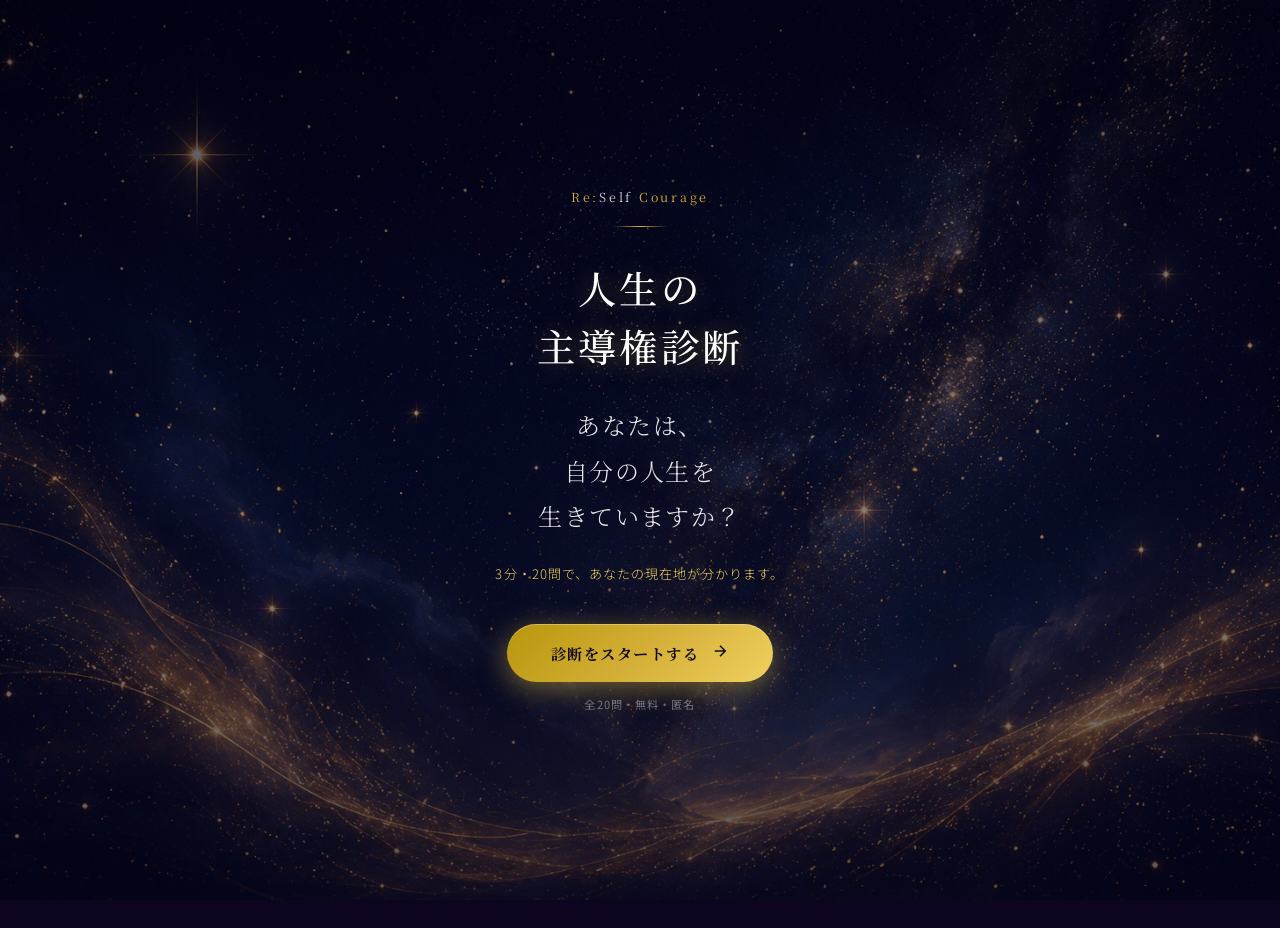
==== index.html @ db6b4fd2 "initial commit" ====
<!DOCTYPE html>
<html lang="ja">
<head>
  <meta charset="UTF-8" />
  <meta name="viewport" content="width=device-width, initial-scale=1.0, maximum-scale=1.0, user-scalable=no" />
  <title>人生の主導権診断 | Re:Self Courage</title>
  <meta name="description" content="あなたは、自分の人生を生きていますか？3分・20問で、あなたの現在地が分かります。" />
  <link rel="preconnect" href="https://fonts.googleapis.com" />
  <link rel="preconnect" href="https://fonts.gstatic.com" crossorigin />
  <link href="https://fonts.googleapis.com/css2?family=Noto+Serif+JP:wght@300;400;500;600&family=Noto+Sans+JP:wght@300;400;500&display=swap" rel="stylesheet" />
  <link rel="stylesheet" href="style.css" />
</head>
<body>

  <canvas id="bgCanvas"></canvas>

  <div id="app">

    <!-- ========== STAGE 1: オープニング ========== -->
    <section class="stage" id="stage-opening">
      <div class="opening-wrap">

        <div class="opening-brand op-anim op-anim-1">
          <span class="brand-re">Re:</span><span class="brand-self">Self </span><span class="brand-courage">Courage</span>
        </div>

        <div class="opening-line op-anim op-anim-2"></div>

        <h1 class="opening-title op-anim op-anim-3">
          人生の<br />主導権診断
        </h1>

        <p class="opening-catch op-anim op-anim-4">
          あなたは、<br />自分の人生を<br />生きていますか？
        </p>

        <p class="opening-desc op-anim op-anim-5">
          3分・20問で、あなたの現在地が分かります。
        </p>

        <div class="opening-cta-wrap op-anim op-anim-6">
          <button class="btn-start" onclick="goToStage('intro')">
            <span class="btn-start-text">診断をスタートする</span>
            <span class="btn-start-arrow">
              <svg viewBox="0 0 24 24" fill="none" stroke="currentColor" stroke-width="2" width="18" height="18">
                <path d="M5 12h14M12 5l7 7-7 7"/>
              </svg>
            </span>
          </button>
          <p class="opening-note">全20問・無料・匿名</p>
        </div>

      </div>
    </section>

    <!-- ========== STAGE 2: 診断説明 ========== -->
    <section class="stage hidden" id="stage-intro">
      <div class="glass-card intro-card">
        <p class="intro-eyebrow">診断について</p>
        <h2 class="intro-heading">5つの視点で<br />あなたを映し出す</h2>
        <p class="intro-lead">
          正直に、直感で答えてください。<br />
          正解も不正解もありません。
        </p>

        <div class="intro-cats">
          <div class="intro-cat">
            <span class="intro-cat-icon">◈</span>
            <span class="intro-cat-label">自分軸</span>
          </div>
          <div class="intro-cat">
            <span class="intro-cat-icon">◈</span>
            <span class="intro-cat-label">本音</span>
          </div>
          <div class="intro-cat">
            <span class="intro-cat-icon">◈</span>
            <span class="intro-cat-label">自己信頼</span>
          </div>
          <div class="intro-cat">
            <span class="intro-cat-icon">◈</span>
            <span class="intro-cat-label">行動力</span>
          </div>
          <div class="intro-cat">
            <span class="intro-cat-icon">◈</span>
            <span class="intro-cat-label">自己受容</span>
          </div>
        </div>

        <div class="intro-scale">
          <p class="intro-scale-title">回答は5段階で選んでください</p>
          <div class="intro-scale-row">
            <span class="intro-scale-end">まったく<br />当てはまらない</span>
            <div class="intro-scale-dots">
              <span class="intro-scale-dot"></span>
              <span class="intro-scale-dot"></span>
              <span class="intro-scale-dot"></span>
              <span class="intro-scale-dot"></span>
              <span class="intro-scale-dot"></span>
            </div>
            <span class="intro-scale-end">とても<br />当てはまる</span>
          </div>
        </div>

        <button class="btn-primary" onclick="startQuiz()">
          <span>はじめる</span>
          <svg class="btn-arrow" viewBox="0 0 24 24" fill="none" stroke="currentColor" stroke-width="2">
            <path d="M5 12h14M12 5l7 7-7 7"/>
          </svg>
        </button>
      </div>
    </section>

    <!-- ========== STAGE 3: 診断（20問） ========== -->
    <section class="stage hidden" id="stage-quiz">
      <div class="progress-container">
        <div class="progress-header">
          <span class="progress-label">診断中</span>
          <span class="progress-count" id="progressCount">1 / 20</span>
        </div>
        <div class="progress-track">
          <div class="progress-fill" id="progressBar" style="width:5%"></div>
        </div>
      </div>

      <div class="question-wrapper">
        <div class="glass-card question-card" id="questionCard">
          <button class="btn-prev" id="btnPrev" onclick="goToPrevQuestion()">
            <svg viewBox="0 0 24 24" fill="none" stroke="currentColor" stroke-width="2" width="15" height="15">
              <path d="M19 12H5M12 19l-7-7 7-7"/>
            </svg>
            <span>前の質問</span>
          </button>
          <div class="q-category" id="questionCategory">自分軸</div>
          <p class="q-text" id="questionText">質問テキスト</p>
          <div class="answer-opts" id="answerOptions">
            <button class="answer-btn" data-value="1" onclick="selectAnswer(1)">
              <span class="ans-dot"></span>
              <span class="ans-label">まったく<br />当てはまらない</span>
            </button>
            <button class="answer-btn" data-value="2" onclick="selectAnswer(2)">
              <span class="ans-dot"></span>
              <span class="ans-label">あまり<br />当てはまらない</span>
            </button>
            <button class="answer-btn" data-value="3" onclick="selectAnswer(3)">
              <span class="ans-dot"></span>
              <span class="ans-label">どちらとも<br />いえない</span>
            </button>
            <button class="answer-btn" data-value="4" onclick="selectAnswer(4)">
              <span class="ans-dot"></span>
              <span class="ans-label">やや<br />当てはまる</span>
            </button>
            <button class="answer-btn" data-value="5" onclick="selectAnswer(5)">
              <span class="ans-dot"></span>
              <span class="ans-label">とても<br />当てはまる</span>
            </button>
          </div>
        </div>
      </div>
    </section>

    <!-- ========== STAGE 3.5: 分析中 ========== -->
    <section class="stage hidden" id="stage-analyzing">
      <div class="analyzing-wrap">
        <div class="analyzing-ring-wrap">
          <div class="analyzing-ring"></div>
          <div class="analyzing-ring-2"></div>
          <div class="analyzing-dot"></div>
        </div>
        <p class="analyzing-msg" id="analyzingMsg">あなたの回答を分析しています</p>
        <div class="analyzing-progress">
          <span></span><span></span><span></span>
        </div>
      </div>
    </section>

    <!-- ========== STAGE 4: 結果 ========== -->
    <section class="stage hidden" id="stage-result">

      <div class="result-wrap">

        <!-- ① タイプ名 -->
        <div class="result-hero reveal-card" id="resultHero">
          <p class="result-hero-eyebrow">あなたのタイプ</p>
          <h2 class="result-hero-type" id="resultTypeName"></h2>
          <span class="result-hero-level" id="resultLevel"></span>
        </div>

        <!-- ② 共感メッセージ（カードなし・読み物） -->
        <div class="result-empathy reveal-card" id="resultLetter">
          <div class="letter-ornament">✦</div>
          <p class="letter-text" id="letterText"></p>
        </div>

        <!-- ③ あなたの強み -->
        <div class="glass-card result-strength reveal-card" id="resultStrength">
          <p class="result-card-eyebrow">あなたの強み</p>
          <p class="strength-text" id="strengthText"></p>
        </div>

        <!-- ④ 今の課題 -->
        <div class="glass-card result-challenge reveal-card" id="resultChallenge">
          <p class="result-card-eyebrow result-card-eyebrow--soft">今つまずきやすいこと</p>
          <p class="challenge-text" id="challengeText"></p>
        </div>

        <!-- ⑤ 人生の主導権スコア -->
        <div class="glass-card result-score reveal-card" id="resultScore">
          <p class="section-eyebrow">人生の主導権スコア</p>
          <div class="score-wrap">
            <div class="score-circle">
              <svg class="score-svg" viewBox="0 0 120 120">
                <defs>
                  <linearGradient id="goldGrad" x1="0%" y1="0%" x2="100%" y2="0%">
                    <stop offset="0%"   stop-color="#B8960C"/>
                    <stop offset="50%"  stop-color="#D4AF37"/>
                    <stop offset="100%" stop-color="#F0D060"/>
                  </linearGradient>
                </defs>
                <circle class="score-ring-bg"   cx="60" cy="60" r="52"/>
                <circle class="score-ring-fill" cx="60" cy="60" r="52"
                  id="scoreRingFill"
                  stroke-dasharray="326.7"
                  stroke-dashoffset="326.7"/>
              </svg>
              <div class="score-num-wrap">
                <span class="score-num" id="scoreNumber">0</span>
                <span class="score-unit">点</span>
              </div>
            </div>
            <div class="score-comment" id="scoreComment"></div>
          </div>
        </div>

        <!-- ⑥ 5つのバランス -->
        <div class="glass-card result-radar reveal-card">
          <p class="section-eyebrow">5つのバランス</p>
          <canvas id="radarChart" width="280" height="260"></canvas>
          <div class="radar-legend">
            <span class="legend-item"><span class="ldot l1"></span>自分軸</span>
            <span class="legend-item"><span class="ldot l2"></span>本音</span>
            <span class="legend-item"><span class="ldot l3"></span>自己信頼</span>
            <span class="legend-item"><span class="ldot l4"></span>行動力</span>
            <span class="legend-item"><span class="ldot l5"></span>自己受容</span>
          </div>
        </div>

        <!-- 項目別スコア -->
        <div class="glass-card result-bars reveal-card">
          <p class="section-eyebrow">項目別スコア</p>
          <div id="scoreBars"></div>
        </div>

        <!-- ⑦ 今日からできる一歩 -->
        <div class="glass-card result-steps reveal-card">
          <p class="section-eyebrow">今日からできる、最初の一歩</p>
          <div id="stepsList"></div>
        </div>

        <!-- ⑧ 感情ブリッジ（カードなし・詩的） -->
        <div class="result-bridge reveal-card">
          <p class="bridge-text" id="bridgeText"></p>
        </div>

        <!-- ⑨ LINE相談CTA -->
        <div class="glass-card result-cta reveal-card">
          <p class="cta-heading">一人で抱えなくていい。</p>
          <p class="cta-sub" id="ctaSub"></p>

          <div class="qr-area">
            <a href="https://lin.ee/pslrsw7" target="_blank" rel="noopener" class="qr-link">
              <img src="qr.png" alt="LINE無料相談 QRコード" class="qr-img" />
            </a>
          </div>

          <a href="https://lin.ee/pslrsw7" class="btn-cta" id="ctaBtn" target="_blank" rel="noopener">
            <span>無料個別相談はこちら</span>
            <svg viewBox="0 0 24 24" fill="none" stroke="currentColor" stroke-width="2" width="16" height="16">
              <path d="M5 12h14M12 5l7 7-7 7"/>
            </svg>
          </a>

          <a href="https://www.instagram.com/cou_rage_2024?igsh=MXFhMTV2MWE2N3B6bQ%3D%3D&utm_source=qr" class="btn-ig" id="igBtn" target="_blank" rel="noopener">
            <svg viewBox="0 0 24 24" fill="none" stroke="currentColor" stroke-width="1.8" width="18" height="18">
              <rect x="2" y="2" width="20" height="20" rx="5" ry="5"/>
              <circle cx="12" cy="12" r="4"/>
              <circle cx="17.5" cy="6.5" r="1" fill="currentColor" stroke="none"/>
            </svg>
            <span>Instagram でフォロー</span>
          </a>

          <button class="btn-retry" onclick="retryQuiz()">もう一度診断する</button>
        </div>

      </div><!-- /result-wrap -->
    </section>

  </div><!-- /app -->

  <script src="script.js"></script>
</body>
</html>
---- style.css ----
/* ============================================================
   Re:Self Courage — 人生の主導権診断 v2
   style.css
   ============================================================ */

/* ---------- リセット & カスタムプロパティ ---------- */
*, *::before, *::after {
  box-sizing: border-box;
  margin: 0;
  padding: 0;
  -webkit-tap-highlight-color: transparent;
}

:root {
  --gold:        #D4AF37;
  --gold-light:  #F0D060;
  --gold-dark:   #B8960C;
  --pink:        #F2A7C3;
  --pink-light:  #FFD6E8;
  --white:       #FFFFFF;
  --w90:         rgba(255,255,255,0.90);
  --w80:         rgba(255,255,255,0.80);
  --w60:         rgba(255,255,255,0.60);
  --w40:         rgba(255,255,255,0.40);
  --w20:         rgba(255,255,255,0.20);
  --w12:         rgba(255,255,255,0.12);
  --w06:         rgba(255,255,255,0.06);

  --glass-bg:    rgba(255,255,255,0.13);
  --glass-bd:    rgba(255,255,255,0.26);
  --glass-blur:  blur(28px) saturate(1.5);
  --glass-shadow:
    0 8px 48px rgba(0,0,0,0.30),
    0 2px 8px rgba(0,0,0,0.12),
    inset 0 1px 0 rgba(255,255,255,0.22);

  --radius-card: 28px;
  --radius-sm:   16px;
  --radius-pill: 999px;

  --font-serif: 'Noto Serif JP', 'Yu Mincho', serif;
  --font-sans:  'Noto Sans JP', 'Hiragino Kaku Gothic ProN', sans-serif;

  --ease-out-expo: cubic-bezier(0.16, 1, 0.3, 1);
  --ease-in-out:   cubic-bezier(0.4, 0, 0.2, 1);
}

html { font-size: 16px; }

body {
  font-family: var(--font-sans);
  min-height: 100dvh;
  color: var(--white);
  overflow: hidden;
  background: #0d0520;
  position: relative;
}

/* ---------- 背景キャンバス ---------- */
#bgCanvas {
  position: fixed;
  inset: 0;
  width: 100%;
  height: 100%;
  pointer-events: none;
  z-index: 0;
}

/* ---------- アプリルート ---------- */
#app {
  position: relative;
  z-index: 1;
  min-height: 100dvh;
  display: flex;
  align-items: center;
  justify-content: center;
}

/* ---------- ステージ共通 ---------- */
.stage {
  position: absolute;
  inset: 0;
  display: flex;
  flex-direction: column;
  align-items: center;
  justify-content: center;
  padding: 24px 20px;
  opacity: 1;
  transition: opacity 0.5s var(--ease-out-expo), transform 0.5s var(--ease-out-expo);
}

.stage.hidden {
  opacity: 0;
  pointer-events: none;
  transform: translateY(28px);
}

.stage.fade-out {
  opacity: 0;
  transform: translateY(-18px);
  pointer-events: none;
  transition: opacity 0.35s ease, transform 0.35s ease;
}

/* ---------- ガラスカード ---------- */
.glass-card {
  background: var(--glass-bg);
  backdrop-filter: var(--glass-blur);
  -webkit-backdrop-filter: var(--glass-blur);
  border: 1px solid var(--glass-bd);
  border-radius: var(--radius-card);
  box-shadow: var(--glass-shadow);
  padding: 44px 32px;
  width: 100%;
  max-width: 440px;
}

/* ============================================================
   STAGE 1 — オープニング
   ============================================================ */
.opening-wrap {
  display: flex;
  flex-direction: column;
  align-items: center;
  text-align: center;
  padding: 16px 28px;
  width: 100%;
  max-width: 440px;
}

/* ブランド */
.opening-brand {
  font-family: var(--font-serif);
  font-size: 0.78rem;
  font-weight: 400;
  letter-spacing: 0.22em;
  color: var(--gold-light);
  margin-bottom: 20px;
}
.brand-re     { color: var(--gold); }
.brand-self   { color: var(--w80); }
.brand-courage{ color: var(--gold); }

/* ラインアクセント */
.opening-line {
  width: 56px;
  height: 1px;
  background: linear-gradient(90deg, transparent, var(--gold), transparent);
  margin: 0 auto 32px;
}

/* タイトル */
.opening-title {
  font-family: var(--font-serif);
  font-size: 2.1rem;
  font-weight: 500;
  line-height: 1.5;
  letter-spacing: 0.08em;
  color: var(--white);
  margin-bottom: 28px;
  text-shadow: 0 2px 24px rgba(212,175,55,0.40);
}

/* キャッチコピー */
.opening-catch {
  font-family: var(--font-serif);
  font-size: 1.35rem;
  font-weight: 300;
  line-height: 1.9;
  letter-spacing: 0.06em;
  color: var(--w90);
  margin-bottom: 24px;
}

/* 説明 */
.opening-desc {
  font-size: 0.82rem;
  font-weight: 300;
  letter-spacing: 0.08em;
  color: var(--gold-light);
  margin-bottom: 40px;
  line-height: 1.6;
}

.opening-cta-wrap {
  display: flex;
  flex-direction: column;
  align-items: center;
  gap: 14px;
}

.opening-note {
  font-size: 0.70rem;
  letter-spacing: 0.10em;
  color: var(--w40);
}

/* スタートボタン */
.btn-start {
  display: inline-flex;
  align-items: center;
  gap: 12px;
  background: linear-gradient(135deg, #B8960C 0%, #D4AF37 50%, #F0D060 100%);
  color: #120B1F;
  border: none;
  border-radius: var(--radius-pill);
  padding: 18px 44px;
  font-family: var(--font-serif);
  font-size: 0.95rem;
  font-weight: 700;
  letter-spacing: 0.10em;
  cursor: pointer;
  transition: transform 0.28s var(--ease-out-expo), box-shadow 0.28s ease;
  box-shadow:
    0 6px 28px rgba(212,175,55,0.50),
    0 1px 0 rgba(255,255,255,0.30) inset;
}
.btn-start:hover  { transform: translateY(-3px); box-shadow: 0 12px 36px rgba(212,175,55,0.65); }
.btn-start:active { transform: scale(0.97); }

/* オープニングアニメーション */
.op-anim {
  opacity: 0;
  transform: translateY(20px);
  animation: opFloat 0.8s var(--ease-out-expo) both;
}
.op-anim-1 { animation-delay: 0.10s; }
.op-anim-2 { animation-delay: 0.22s; }
.op-anim-3 { animation-delay: 0.36s; }
.op-anim-4 { animation-delay: 0.52s; }
.op-anim-5 { animation-delay: 0.66s; }
.op-anim-6 { animation-delay: 0.82s; }

@keyframes opFloat {
  from { opacity: 0; transform: translateY(20px); }
  to   { opacity: 1; transform: translateY(0); }
}

/* ============================================================
   STAGE 2 — イントロ
   ============================================================ */
.intro-card {
  text-align: center;
  max-height: 92dvh;
  overflow-y: auto;
  padding: 44px 28px;
}

.intro-eyebrow {
  font-size: 0.72rem;
  letter-spacing: 0.18em;
  color: var(--gold-light);
  margin-bottom: 14px;
}

.intro-heading {
  font-family: var(--font-serif);
  font-size: 1.45rem;
  font-weight: 500;
  letter-spacing: 0.05em;
  color: var(--white);
  line-height: 1.55;
  margin-bottom: 18px;
  text-shadow: 0 2px 18px rgba(212,175,55,0.30);
}

.intro-lead {
  font-size: 0.84rem;
  font-weight: 300;
  line-height: 1.95;
  color: var(--w80);
  margin-bottom: 28px;
}

.intro-cats {
  display: flex;
  flex-wrap: wrap;
  justify-content: center;
  gap: 8px;
  margin-bottom: 30px;
}

.intro-cat {
  display: flex;
  align-items: center;
  gap: 7px;
  background: var(--w06);
  border: 1px solid var(--w20);
  border-radius: var(--radius-pill);
  padding: 6px 16px;
  font-size: 0.78rem;
  color: var(--w80);
  letter-spacing: 0.05em;
}

.intro-cat-icon {
  font-size: 0.65rem;
  color: var(--gold);
}

.intro-scale {
  background: var(--w06);
  border: 1px solid var(--w12);
  border-radius: var(--radius-sm);
  padding: 18px 20px;
  margin-bottom: 30px;
}

.intro-scale-title {
  font-size: 0.74rem;
  letter-spacing: 0.10em;
  color: var(--gold-light);
  margin-bottom: 14px;
}

.intro-scale-row {
  display: flex;
  align-items: center;
  justify-content: space-between;
  gap: 10px;
}

.intro-scale-end {
  font-size: 0.68rem;
  line-height: 1.5;
  color: var(--w60);
  text-align: center;
  flex: 0 0 auto;
  min-width: 54px;
}

.intro-scale-dots {
  display: flex;
  align-items: center;
  gap: 6px;
  flex: 1;
  justify-content: center;
}

.intro-scale-dot {
  width: 8px;
  height: 8px;
  border-radius: 50%;
  background: var(--w40);
  transition: background 0.2s;
}
.intro-scale-dot:nth-child(5) { background: var(--gold); }
.intro-scale-dot:nth-child(4) { background: rgba(212,175,55,0.7); }

/* ============================================================
   STAGE 3 — 質問
   ============================================================ */
#stage-quiz {
  justify-content: flex-start;
  overflow-y: auto;
  padding-top: 0;
}

/* プログレス */
.progress-container {
  position: fixed;
  top: 0;
  left: 0;
  right: 0;
  z-index: 100;
  padding: 14px 24px 12px;
  background: linear-gradient(to bottom, rgba(10,3,26,0.90) 0%, transparent 100%);
  backdrop-filter: blur(6px);
  -webkit-backdrop-filter: blur(6px);
}

.progress-header {
  display: flex;
  justify-content: space-between;
  align-items: center;
  margin-bottom: 8px;
}

.progress-label {
  font-size: 0.68rem;
  letter-spacing: 0.18em;
  color: var(--gold-light);
  font-weight: 300;
}

.progress-count {
  font-family: var(--font-serif);
  font-size: 0.80rem;
  color: var(--w80);
  letter-spacing: 0.06em;
}

.progress-track {
  height: 2px;
  background: var(--w12);
  border-radius: var(--radius-pill);
  overflow: hidden;
}

.progress-fill {
  height: 100%;
  background: linear-gradient(90deg, var(--gold-dark), var(--gold), var(--gold-light));
  border-radius: var(--radius-pill);
  transition: width 0.45s var(--ease-in-out);
  box-shadow: 0 0 10px rgba(212,175,55,0.55);
}

/* 質問ラッパー */
.question-wrapper {
  display: flex;
  align-items: center;
  justify-content: center;
  min-height: 100dvh;
  padding: 88px 20px 36px;
  width: 100%;
}

.question-card {
  padding: 36px 28px 40px;
  animation: qSlideUp 0.42s var(--ease-out-expo) both;
}

@keyframes qSlideUp {
  from { opacity: 0; transform: translateY(22px); }
  to   { opacity: 1; transform: translateY(0); }
}

/* 前の質問ボタン */
.btn-prev {
  display: flex;
  align-items: center;
  gap: 5px;
  background: transparent;
  border: none;
  color: var(--w60);
  font-size: 0.76rem;
  font-family: var(--font-sans);
  letter-spacing: 0.05em;
  cursor: pointer;
  padding: 2px 0;
  margin-bottom: 18px;
  transition: color 0.20s ease, transform 0.20s ease;
  line-height: 1;
}
.btn-prev:hover  { color: var(--w90); transform: translateX(-2px); }
.btn-prev:active { transform: translateX(-2px) scale(0.97); }
.btn-prev.invisible {
  visibility: hidden;
  pointer-events: none;
}

.q-category {
  display: inline-block;
  font-size: 0.70rem;
  letter-spacing: 0.16em;
  color: var(--gold-light);
  background: rgba(212,175,55,0.10);
  border: 1px solid rgba(212,175,55,0.30);
  border-radius: var(--radius-pill);
  padding: 4px 16px;
  margin-bottom: 22px;
}

.q-text {
  font-family: var(--font-serif);
  font-size: 1.15rem;
  font-weight: 400;
  line-height: 1.85;
  letter-spacing: 0.04em;
  color: var(--white);
  margin-bottom: 30px;
  min-height: 56px;
  text-align: center;
}

/* 回答オプション */
.answer-opts {
  display: flex;
  flex-direction: column;
  gap: 10px;
}

.answer-btn {
  display: flex;
  align-items: center;
  gap: 16px;
  background: var(--w06);
  border: 1px solid var(--w12);
  border-radius: var(--radius-sm);
  padding: 15px 20px;
  cursor: pointer;
  transition: all 0.22s var(--ease-out-expo);
  text-align: left;
  color: var(--white);
  width: 100%;
}

.answer-btn:hover  {
  background: rgba(212,175,55,0.10);
  border-color: rgba(212,175,55,0.36);
  transform: translateX(3px);
}

.answer-btn:active { transform: scale(0.98); }

.answer-btn.selected {
  background: rgba(212,175,55,0.18);
  border-color: var(--gold);
  box-shadow: 0 0 20px rgba(212,175,55,0.22);
}

.ans-dot {
  width: 10px;
  height: 10px;
  border-radius: 50%;
  border: 1.5px solid var(--w40);
  flex-shrink: 0;
  transition: all 0.20s ease;
}

.answer-btn.selected .ans-dot {
  background: var(--gold);
  border-color: var(--gold);
  box-shadow: 0 0 8px rgba(212,175,55,0.60);
}

.ans-label {
  font-size: 0.83rem;
  line-height: 1.5;
  color: var(--w80);
  letter-spacing: 0.03em;
}

/* ============================================================
   STAGE 4 — 結果
   ============================================================ */
#stage-result {
  justify-content: flex-start;
  align-items: center;
  overflow-y: auto;
  overflow-x: hidden;
  padding: 28px 20px 56px;
}

/* 朝日演出オーバーレイ */
.sunrise-overlay {
  position: fixed;
  inset: 0;
  z-index: 200;
  background: radial-gradient(ellipse at 50% 110%, #FFF8E1 0%, #F5D89A 20%, #E8944A 50%, #3d1c4f 100%);
  opacity: 0;
  pointer-events: none;
  transition: opacity 1.4s ease;
}
.sunrise-overlay.active { opacity: 1; }

.result-wrap {
  display: flex;
  flex-direction: column;
  gap: 18px;
  width: 100%;
  max-width: 440px;
  padding-top: 4px;
}

/* reveal-card : IntersectionObserverで制御 */
.reveal-card {
  opacity: 0;
  transform: translateY(28px);
  transition: opacity 0.65s var(--ease-out-expo), transform 0.65s var(--ease-out-expo);
}
.reveal-card.visible {
  opacity: 1;
  transform: translateY(0);
}

/* ① タイプヒーロー */
.result-hero {
  text-align: center;
  padding: 40px 28px 36px;
  background: var(--glass-bg);
  backdrop-filter: var(--glass-blur);
  -webkit-backdrop-filter: var(--glass-blur);
  border: 1px solid var(--glass-bd);
  border-radius: var(--radius-card);
  box-shadow: var(--glass-shadow);
}

.result-hero-eyebrow {
  font-size: 0.72rem;
  letter-spacing: 0.18em;
  color: var(--gold-light);
  margin-bottom: 14px;
}

.result-hero-type {
  font-family: var(--font-serif);
  font-size: 1.85rem;
  font-weight: 500;
  letter-spacing: 0.04em;
  color: var(--white);
  line-height: 1.35;
  margin-bottom: 18px;
  text-shadow: 0 2px 28px rgba(212,175,55,0.50);
}

.result-hero-level {
  display: inline-block;
  font-size: 0.78rem;
  font-weight: 600;
  letter-spacing: 0.14em;
  color: #1a0a2e;
  background: linear-gradient(135deg, var(--gold-light), var(--gold));
  border-radius: var(--radius-pill);
  padding: 5px 22px;
}

/* ② 感情の手紙 */
.result-letter {
  padding: 40px 32px;
}

.letter-deco {
  font-size: 1.1rem;
  color: var(--gold);
  margin-bottom: 20px;
  text-align: center;
}

.letter-text {
  font-family: var(--font-serif);
  font-size: 0.95rem;
  font-weight: 300;
  line-height: 2.2;
  letter-spacing: 0.05em;
  color: var(--w90);
  white-space: pre-line;
}

/* ③ 状態 */
.result-state { padding: 36px 32px; }

/* ④ スコア */
.result-score { padding: 36px 32px; }

.score-wrap {
  display: flex;
  align-items: center;
  gap: 24px;
  margin-top: 20px;
}

.score-circle {
  position: relative;
  display: flex;
  align-items: center;
  justify-content: center;
  width: 130px;
  height: 130px;
  flex-shrink: 0;
}

.score-svg {
  position: absolute;
  inset: 0;
  transform: rotate(-90deg);
}

.score-ring-bg   { fill: none; stroke: var(--w12); stroke-width: 8; }
.score-ring-fill {
  fill: none;
  stroke: url(#goldGrad);
  stroke-width: 8;
  stroke-linecap: round;
  transition: stroke-dashoffset 2.0s var(--ease-out-expo);
  filter: drop-shadow(0 0 7px rgba(212,175,55,0.65));
}

.score-num-wrap {
  display: flex;
  align-items: baseline;
  gap: 3px;
  z-index: 1;
}

.score-num {
  font-family: var(--font-serif);
  font-size: 2.9rem;
  font-weight: 500;
  color: var(--white);
  line-height: 1;
  letter-spacing: -0.02em;
}

.score-unit {
  font-size: 1.0rem;
  color: var(--w60);
}

.score-comment {
  font-size: 0.80rem;
  line-height: 1.85;
  color: var(--w80);
  letter-spacing: 0.04em;
  flex: 1;
}

/* ⑤ レーダーチャート */
.result-radar { padding: 36px 24px; text-align: center; }

#radarChart { max-width: 100%; height: auto; }

.radar-legend {
  display: flex;
  flex-wrap: wrap;
  justify-content: center;
  gap: 8px 16px;
  margin-top: 16px;
}

.legend-item {
  display: flex;
  align-items: center;
  gap: 5px;
  font-size: 0.72rem;
  color: var(--w80);
}

.ldot { width: 8px; height: 8px; border-radius: 50%; flex-shrink: 0; }
.l1 { background: #D4AF37; }
.l2 { background: #F2A7C3; }
.l3 { background: #A8D8EA; }
.l4 { background: #AA96DA; }
.l5 { background: #FCBAD3; }

/* ⑥ スコアバー */
.result-bars { padding: 36px 32px; }

.score-bar-item { margin-bottom: 16px; }
.score-bar-item:last-child { margin-bottom: 0; }

.score-bar-header {
  display: flex;
  justify-content: space-between;
  margin-bottom: 7px;
}

.score-bar-name {
  font-size: 0.80rem;
  color: var(--w80);
}

.score-bar-val {
  font-size: 0.80rem;
  font-weight: 500;
  color: var(--gold-light);
}

.score-bar-track {
  height: 5px;
  background: var(--w12);
  border-radius: var(--radius-pill);
  overflow: hidden;
}

.score-bar-fill {
  height: 100%;
  border-radius: var(--radius-pill);
  background: linear-gradient(90deg, var(--gold-dark), var(--gold-light));
  box-shadow: 0 0 8px rgba(212,175,55,0.45);
  width: 0;
  transition: width 1.3s var(--ease-out-expo);
}

/* ⑦ 最初の一歩 */
.result-steps { padding: 36px 32px; }

.step-item {
  display: flex;
  align-items: flex-start;
  gap: 14px;
  padding: 14px 0;
  border-bottom: 1px solid var(--w12);
}
.step-item:last-child { border-bottom: none; padding-bottom: 0; }

.step-num {
  display: flex;
  align-items: center;
  justify-content: center;
  width: 28px;
  height: 28px;
  border-radius: 50%;
  background: linear-gradient(135deg, var(--gold-dark), var(--gold));
  font-size: 0.72rem;
  font-weight: 600;
  color: #1a0a2e;
  flex-shrink: 0;
  margin-top: 2px;
}

.step-text {
  font-size: 0.85rem;
  line-height: 1.75;
  color: var(--w80);
}

/* ⑧ 応援 */
.result-cheer { padding: 40px 32px; text-align: center; }

.cheer-icon {
  font-size: 2.2rem;
  margin-bottom: 18px;
  display: block;
}

.cheer-text {
  font-family: var(--font-serif);
  font-size: 0.93rem;
  line-height: 2.1;
  color: var(--w80);
  letter-spacing: 0.05em;
  margin-bottom: 18px;
  white-space: pre-line;
}

.cheer-brand {
  font-size: 0.72rem;
  letter-spacing: 0.18em;
  color: var(--gold-light);
}

/* ⑨ CTAブリッジ */
.result-bridge {
  text-align: center;
  padding: 8px 16px;
}

.bridge-text {
  font-family: var(--font-serif);
  font-size: 1.02rem;
  font-weight: 400;
  line-height: 2.0;
  color: var(--w80);
  letter-spacing: 0.05em;
  white-space: pre-line;
}

/* ⑩ CTA */
.result-cta {
  padding: 44px 32px;
  text-align: center;
}

.cta-heading {
  font-family: var(--font-serif);
  font-size: 1.35rem;
  font-weight: 500;
  color: var(--white);
  letter-spacing: 0.06em;
  margin-bottom: 14px;
  text-shadow: 0 2px 20px rgba(212,175,55,0.35);
}

.cta-sub {
  font-size: 0.84rem;
  font-weight: 300;
  line-height: 1.95;
  color: var(--w80);
  margin-bottom: 28px;
  white-space: pre-line;
}

/* QR */
.qr-area {
  display: flex;
  justify-content: center;
  margin-bottom: 28px;
}
.qr-link {
  display: block;
  border-radius: var(--radius-sm);
  overflow: hidden;
  box-shadow: 0 4px 20px rgba(0,0,0,0.25);
  transition: transform 0.25s var(--ease-out-expo), box-shadow 0.25s ease;
}
.qr-link:hover {
  transform: translateY(-2px);
  box-shadow: 0 8px 28px rgba(0,0,0,0.35);
}
.qr-img {
  display: block;
  width: 148px;
  height: 148px;
  object-fit: contain;
  background: #fff;
  padding: 8px;
  border-radius: var(--radius-sm);
}

/* ============================================================
   ボタン共通
   ============================================================ */
.btn-primary {
  display: inline-flex;
  align-items: center;
  justify-content: center;
  gap: 10px;
  background: linear-gradient(135deg, #B8960C 0%, #D4AF37 50%, #F0D060 100%);
  color: #120B1F;
  border: none;
  border-radius: var(--radius-pill);
  padding: 16px 38px;
  font-family: var(--font-sans);
  font-size: 0.90rem;
  font-weight: 700;
  letter-spacing: 0.08em;
  cursor: pointer;
  transition: transform 0.28s var(--ease-out-expo), box-shadow 0.28s ease;
  box-shadow: 0 5px 24px rgba(212,175,55,0.45), 0 1px 0 rgba(255,255,255,0.28) inset;
  width: 100%;
  max-width: 300px;
}
.btn-primary:hover  { transform: translateY(-2px); box-shadow: 0 10px 32px rgba(212,175,55,0.60); }
.btn-primary:active { transform: scale(0.97); }
.btn-arrow { width: 17px; height: 17px; flex-shrink: 0; }

.btn-cta {
  display: flex;
  align-items: center;
  justify-content: center;
  gap: 10px;
  background: linear-gradient(135deg, #B8960C 0%, #D4AF37 50%, #F0D060 100%);
  color: #120B1F;
  border-radius: var(--radius-pill);
  padding: 17px 32px;
  font-family: var(--font-sans);
  font-size: 0.92rem;
  font-weight: 700;
  letter-spacing: 0.06em;
  text-decoration: none;
  cursor: pointer;
  transition: transform 0.28s var(--ease-out-expo), box-shadow 0.28s ease;
  box-shadow: 0 6px 28px rgba(212,175,55,0.55);
  margin-bottom: 14px;
}
.btn-cta:hover  { transform: translateY(-2px); box-shadow: 0 12px 36px rgba(212,175,55,0.70); }
.btn-cta:active { transform: scale(0.97); }

.btn-ig {
  display: inline-flex;
  align-items: center;
  gap: 8px;
  color: var(--pink-light);
  border: 1px solid rgba(242,167,195,0.35);
  background: rgba(242,167,195,0.07);
  border-radius: var(--radius-pill);
  padding: 11px 22px;
  font-size: 0.82rem;
  font-family: var(--font-sans);
  letter-spacing: 0.05em;
  text-decoration: none;
  transition: all 0.22s ease;
  margin-bottom: 16px;
}
.btn-ig:hover { background: rgba(242,167,195,0.15); border-color: var(--pink-light); }

.btn-retry {
  background: transparent;
  border: 1px solid var(--w20);
  color: var(--w60);
  padding: 10px 24px;
  border-radius: var(--radius-pill);
  font-size: 0.78rem;
  font-family: var(--font-sans);
  cursor: pointer;
  transition: all 0.22s ease;
  letter-spacing: 0.05em;
}
.btn-retry:hover { border-color: var(--w60); color: var(--w90); }

/* section eyebrow */
.section-eyebrow {
  font-size: 0.72rem;
  letter-spacing: 0.16em;
  color: var(--gold-light);
  margin-bottom: 18px;
  display: block;
}

/* ============================================================
   レスポンシブ
   ============================================================ */
@media (min-width: 480px) {
  .opening-title  { font-size: 2.4rem; }
  .opening-catch  { font-size: 1.50rem; }
  .glass-card     { padding: 48px 40px; }
  .result-wrap    { max-width: 480px; }
}

@media (min-width: 768px) {
  .result-wrap { max-width: 500px; }
  .opening-wrap { max-width: 480px; }
}

/* iOS Safe Area */
@supports not (min-height: 100dvh) {
  body, .stage  { min-height: 100vh; }
  .question-wrapper { min-height: 100vh; }
}

/* ============================================================
   映画的体験アップグレード
   ============================================================ */

/* ─── STEP 1: 質問カード — ガラス感を除去 ─── */
#questionCard {
  background: transparent;
  backdrop-filter: none;
  -webkit-backdrop-filter: none;
  border: none;
  box-shadow: none;
  padding: 0 6px;
  max-width: 420px;
}

/* ─── 「前の質問」ボタン ─── */
#questionCard .btn-prev {
  margin-bottom: 36px;
  font-size: 0.70rem;
  letter-spacing: 0.08em;
  color: rgba(255,255,255,0.38);
}
#questionCard .btn-prev:hover { color: rgba(255,255,255,0.65); }

/* ─── カテゴリタグ ─── */
.q-category {
  font-size: 0.66rem;
  letter-spacing: 0.22em;
  background: transparent;
  border-color: rgba(212,175,55,0.20);
  color: rgba(212,175,55,0.72);
  padding: 3px 14px;
  margin-bottom: 30px;
}

/* ─── 質問テキスト: 大きく、余白広く ─── */
.q-text {
  font-size: 1.38rem;
  font-weight: 400;
  line-height: 1.95;
  letter-spacing: 0.05em;
  margin-bottom: 52px;
  min-height: auto;
  text-shadow: 0 2px 28px rgba(0,0,0,0.55);
}

/* ─── 選択肢: クリーンなリスト ─── */
.answer-opts {
  gap: 0;
  border-top: 1px solid rgba(255,255,255,0.07);
}

.answer-btn {
  background: transparent;
  border: none;
  border-bottom: 1px solid rgba(255,255,255,0.07);
  border-radius: 0;
  padding: 19px 8px 19px 4px;
  gap: 18px;
  transition:
    background 0.20s ease,
    padding-left 0.22s var(--ease-out-expo),
    color 0.20s ease;
}

.answer-btn:hover {
  background: rgba(212,175,55,0.05);
  border-color: rgba(255,255,255,0.07);
  transform: none;
  padding-left: 14px;
}

.answer-btn:active { transform: none; }

.answer-btn.selected {
  background: rgba(212,175,55,0.07);
  border-color: rgba(255,255,255,0.07);
  box-shadow: none;
  padding-left: 10px;
}

.ans-dot {
  width: 8px;
  height: 8px;
  border-color: rgba(255,255,255,0.22);
  flex-shrink: 0;
}

.answer-btn.selected .ans-dot {
  background: var(--gold-light);
  border-color: var(--gold-light);
  box-shadow: 0 0 10px rgba(212,175,55,0.65);
}

.ans-label {
  font-size: 0.88rem;
  letter-spacing: 0.04em;
  line-height: 1.6;
  color: rgba(255,255,255,0.60);
}

.answer-btn:hover .ans-label   { color: rgba(255,255,255,0.85); }
.answer-btn.selected .ans-label { color: var(--white); font-weight: 400; }

/* ─── STEP 2: プログレスバー — Apple風ミニマル ─── */
.progress-label { display: none; }

.progress-header {
  justify-content: center;
  margin-bottom: 10px;
}

.progress-count {
  font-size: 0.66rem;
  font-family: var(--font-serif);
  letter-spacing: 0.16em;
  color: rgba(255,255,255,0.40);
}

.progress-track {
  height: 1px;
  background: rgba(255,255,255,0.08);
}

.progress-fill {
  box-shadow: 0 0 5px rgba(212,175,55,0.35);
}

/* 質問ラッパー */
.question-wrapper { padding-top: 72px; }

/* ─── STEP 3: 質問切り替えアニメーション ─── */
#questionCard {
  transition: opacity 0.26s ease, filter 0.26s ease;
}

#questionCard.q-exit {
  opacity: 0;
  filter: blur(10px);
  pointer-events: none;
}

#questionCard.q-enter {
  animation: qFadeBlurIn 0.58s var(--ease-out-expo) both;
}

@keyframes qFadeBlurIn {
  from {
    opacity: 0;
    filter: blur(12px);
    transform: translateY(18px);
  }
  to {
    opacity: 1;
    filter: blur(0);
    transform: translateY(0);
  }
}

/* 選択肢スタガーアニメーション */
#answerOptions.q-stagger .answer-btn {
  animation: optIn 0.48s var(--ease-out-expo) both;
  opacity: 0;
}
#answerOptions.q-stagger .answer-btn:nth-child(1) { animation-delay: 0.08s; }
#answerOptions.q-stagger .answer-btn:nth-child(2) { animation-delay: 0.15s; }
#answerOptions.q-stagger .answer-btn:nth-child(3) { animation-delay: 0.22s; }
#answerOptions.q-stagger .answer-btn:nth-child(4) { animation-delay: 0.29s; }
#answerOptions.q-stagger .answer-btn:nth-child(5) { animation-delay: 0.36s; }

@keyframes optIn {
  from { opacity: 0; transform: translateX(-10px); }
  to   { opacity: 1; transform: translateX(0); }
}

/* ─── STEP 4: 分析中画面 ─── */
.analyzing-wrap {
  display: flex;
  flex-direction: column;
  align-items: center;
  gap: 48px;
  text-align: center;
  padding: 0 32px;
  max-width: 340px;
}

.analyzing-ring-wrap {
  position: relative;
  width: 68px;
  height: 68px;
  display: flex;
  align-items: center;
  justify-content: center;
}

.analyzing-ring {
  position: absolute;
  inset: 0;
  border-radius: 50%;
  border: 1px solid rgba(212,175,55,0.14);
  border-top-color: rgba(212,175,55,0.72);
  border-right-color: rgba(212,175,55,0.30);
  animation: aRingRotate 1.8s linear infinite;
}

.analyzing-ring-2 {
  position: absolute;
  inset: 12px;
  border-radius: 50%;
  border: 1px solid rgba(212,175,55,0.08);
  border-top-color: rgba(212,175,55,0.35);
  animation: aRingRotate 2.6s linear infinite reverse;
}

@keyframes aRingRotate {
  from { transform: rotate(0deg); }
  to   { transform: rotate(360deg); }
}

.analyzing-dot {
  position: relative;
  width: 7px;
  height: 7px;
  border-radius: 50%;
  background: rgba(212,175,55,0.60);
  box-shadow: 0 0 12px rgba(212,175,55,0.55);
  animation: aDotPulse 1.8s ease-in-out infinite;
}

@keyframes aDotPulse {
  0%, 100% { opacity: 0.30; transform: scale(0.70); }
  50%       { opacity: 1.00; transform: scale(1.00); }
}

.analyzing-msg {
  font-family: var(--font-serif);
  font-size: 1.05rem;
  font-weight: 300;
  line-height: 1.85;
  color: rgba(255,255,255,0.75);
  letter-spacing: 0.07em;
  transition: opacity 0.55s ease;
  min-height: 2.2rem;
}

.analyzing-msg.fade-out { opacity: 0; }

.analyzing-progress {
  display: flex;
  gap: 8px;
  align-items: center;
}

.analyzing-progress span {
  width: 4px;
  height: 4px;
  border-radius: 50%;
  background: rgba(212,175,55,0.35);
  animation: aFlow 1.5s ease-in-out infinite;
}
.analyzing-progress span:nth-child(2) { animation-delay: 0.22s; }
.analyzing-progress span:nth-child(3) { animation-delay: 0.44s; }

@keyframes aFlow {
  0%, 100% { opacity: 0.20; transform: scale(0.80); }
  50%       { opacity: 0.85; transform: scale(1.10); background: rgba(212,175,55,0.65); }
}

/* ─── STEP 5: 結果画面 — 上質に ─── */
.result-wrap { gap: 24px; }

/* カード感を薄く（美しい紙面に近い印象へ） */
#stage-result .glass-card {
  background: rgba(255,255,255,0.05);
  border-color: rgba(255,255,255,0.08);
  box-shadow: 0 2px 24px rgba(0,0,0,0.12);
}

/* reveal アニメーションをよりゆっくり優雅に */
.reveal-card {
  transition:
    opacity 0.90s var(--ease-out-expo),
    transform 0.90s var(--ease-out-expo);
}

/* ① ヒーロー */
.result-hero { padding: 56px 32px 52px; }

.result-hero-eyebrow {
  font-size: 0.68rem;
  letter-spacing: 0.20em;
  color: rgba(212,175,55,0.70);
  margin-bottom: 20px;
}

.result-hero-type {
  font-size: 2.05rem;
  letter-spacing: 0.05em;
  margin-bottom: 24px;
}

/* ② 手紙 */
.result-letter { padding: 52px 36px; }

.letter-text {
  font-size: 0.96rem;
  line-height: 2.35;
  letter-spacing: 0.04em;
}

/* ③ 状態 */
.result-state { padding: 48px 36px; }

.state-text {
  font-size: 0.90rem;
  line-height: 2.0;
  color: var(--w80);
  white-space: pre-line;
  letter-spacing: 0.04em;
}

/* ④ スコア */
.result-score { padding: 48px 36px; }

/* ⑤ レーダー */
.result-radar { padding: 48px 28px; }

/* ⑥ バー */
.result-bars { padding: 48px 36px; }
.score-bar-item { margin-bottom: 22px; }

/* ⑦ ステップ */
.result-steps { padding: 48px 36px; }

.step-item { padding: 18px 0; }

.step-text {
  font-size: 0.87rem;
  line-height: 1.85;
  letter-spacing: 0.03em;
}

/* ⑧ 応援 */
.result-cheer { padding: 56px 36px; }
.cheer-icon   { font-size: 2.8rem; margin-bottom: 24px; }
.cheer-text   { font-size: 0.96rem; line-height: 2.35; }

/* ⑨ CTAブリッジ */
.bridge-text {
  font-size: 1.08rem;
  line-height: 2.1;
  letter-spacing: 0.04em;
}

/* ⑩ CTA */
.result-cta { padding: 56px 36px; }
.cta-heading { font-size: 1.42rem; margin-bottom: 16px; }
.cta-sub     { font-size: 0.86rem; line-height: 2.0; margin-bottom: 32px; }

/* section eyebrow — 全体 */
.section-eyebrow {
  font-size: 0.68rem;
  letter-spacing: 0.20em;
  color: rgba(212,175,55,0.72);
  margin-bottom: 20px;
}

/* レスポンシブ補正 */
@media (min-width: 480px) {
  .q-text   { font-size: 1.52rem; }
  .result-hero-type { font-size: 2.2rem; }
}

/* ============================================================
   結果ページ 再設計 — ストーリー構成
   ============================================================ */

/* wrap */
.result-wrap {
  gap: 16px;
  padding-bottom: 72px;
}

/* ① タイプ名ヒーロー — カードなし */
.result-hero {
  background: transparent !important;
  border: none !important;
  box-shadow: none !important;
  padding: 72px 32px 60px;
  text-align: center;
}
.result-hero-eyebrow {
  display: block;
  font-size: 0.68rem;
  letter-spacing: 0.24em;
  color: rgba(212,175,55,0.72);
  margin-bottom: 28px;
}
.result-hero-type {
  font-family: var(--font-serif);
  font-size: 2.15rem;
  font-weight: 500;
  color: var(--white);
  letter-spacing: 0.06em;
  line-height: 1.5;
  margin-bottom: 22px;
  text-shadow: 0 2px 32px rgba(0,0,0,0.65);
}
.result-hero-level {
  display: inline-block;
  font-size: 0.74rem;
  letter-spacing: 0.18em;
  color: rgba(212,175,55,0.70);
  background: none !important;
  border: 1px solid rgba(212,175,55,0.28);
  border-radius: 20px;
  padding: 5px 18px;
}

/* ② 共感メッセージ — カードなし・読み物 */
.result-empathy {
  background: transparent !important;
  border: none !important;
  box-shadow: none !important;
  padding: 24px 16px 64px;
}
.letter-ornament {
  display: block;
  text-align: center;
  font-size: 1.1rem;
  color: rgba(212,175,55,0.50);
  letter-spacing: 0.35em;
  margin-bottom: 56px;
}
.result-empathy .letter-text {
  font-family: var(--font-serif);
  font-size: 1.05rem;
  line-height: 2.65;
  white-space: pre-line;
  color: rgba(255,255,255,0.80);
  letter-spacing: 0.05em;
}

/* ③ 強み */
.result-strength {
  background: rgba(212,175,55,0.05) !important;
  border-color: rgba(212,175,55,0.20) !important;
  padding: 52px 36px !important;
}

/* ④ 課題 */
.result-challenge {
  background: rgba(255,255,255,0.04) !important;
  border-color: rgba(255,255,255,0.09) !important;
  padding: 52px 36px !important;
}

/* 強み・課題 共通ラベル */
.result-card-eyebrow {
  display: block;
  font-size: 0.68rem;
  letter-spacing: 0.24em;
  color: rgba(212,175,55,0.78);
  margin-bottom: 24px;
}
.result-card-eyebrow--soft {
  color: rgba(255,255,255,0.40);
}

.strength-text,
.challenge-text {
  font-size: 0.96rem;
  line-height: 2.15;
  white-space: pre-line;
  color: rgba(255,255,255,0.78);
  letter-spacing: 0.03em;
}

/* ⑤ スコアカード — 存在感を増強 */
#resultScore {
  background: rgba(255,255,255,0.08) !important;
  border-color: rgba(255,255,255,0.15) !important;
  padding: 72px 36px !important;
}
.score-svg {
  width: 148px;
  height: 148px;
}
.score-num {
  font-size: 3.0rem;
}
.score-unit {
  font-size: 1.05rem;
}
.score-comment {
  font-size: 1.00rem;
  line-height: 2.05;
  max-width: 148px;
}

/* ⑥ レーダー・バー — 透明感薄く */
.result-radar {
  background: rgba(255,255,255,0.04) !important;
  border-color: rgba(255,255,255,0.07) !important;
  padding: 56px 28px !important;
}
.result-bars {
  background: rgba(255,255,255,0.04) !important;
  border-color: rgba(255,255,255,0.07) !important;
  padding: 52px 36px !important;
}

/* ⑦ 今日からできる一歩 — Apple Tips */
.result-steps {
  padding: 56px 32px !important;
}
#stepsList {
  margin-top: 16px;
}
.step-item {
  display: flex;
  align-items: flex-start;
  gap: 22px;
  padding: 28px 0;
  border-top: 1px solid rgba(255,255,255,0.07);
}
.step-item:first-child { border-top: none; padding-top: 4px; }
.step-item:last-child  { padding-bottom: 0; }
.step-num {
  font-family: var(--font-serif);
  font-size: 2.2rem;
  font-weight: 300;
  color: rgba(212,175,55,0.52);
  line-height: 1;
  flex-shrink: 0;
  min-width: 44px;
  padding-top: 2px;
}
.step-text {
  font-size: 0.94rem;
  line-height: 1.95;
  color: rgba(255,255,255,0.80);
  letter-spacing: 0.03em;
}

/* ⑧ 感情ブリッジ — カードなし・詩的 */
.result-bridge {
  background: transparent !important;
  border: none !important;
  box-shadow: none !important;
  padding: 80px 24px 72px;
  text-align: center;
}
.bridge-text {
  font-family: var(--font-serif);
  font-size: 1.35rem;
  font-weight: 400;
  line-height: 2.3;
  white-space: pre-line;
  color: rgba(255,255,255,0.83);
  letter-spacing: 0.06em;
  text-shadow: 0 2px 36px rgba(0,0,0,0.58);
}

/* ⑨ CTA — 最も目立つカード */
.result-cta {
  background: rgba(255,255,255,0.09) !important;
  border-color: rgba(212,175,55,0.30) !important;
  box-shadow:
    0 4px 48px rgba(0,0,0,0.28),
    0 0 80px rgba(212,175,55,0.07) !important;
  padding: 72px 36px 60px !important;
}
.cta-heading {
  font-family: var(--font-serif);
  font-size: 1.58rem;
  font-weight: 500;
  letter-spacing: 0.06em;
  margin-bottom: 24px;
  color: var(--white);
  text-shadow: 0 2px 24px rgba(0,0,0,0.40);
}
.cta-sub {
  font-size: 0.90rem;
  line-height: 2.15;
  white-space: pre-line;
  color: rgba(255,255,255,0.68);
  margin-bottom: 48px;
  letter-spacing: 0.03em;
}

/* reveal-card の全体調整 */
.reveal-card {
  transition:
    opacity 1.0s var(--ease-out-expo),
    transform 1.0s var(--ease-out-expo);
}

/* レスポンシブ補正 */
@media (min-width: 480px) {
  .result-hero-type { font-size: 2.4rem; }
  .result-empathy .letter-text { font-size: 1.10rem; }
  .bridge-text { font-size: 1.48rem; }
}

/* ============================================================
   背景アート適用
   ============================================================ */

/* ① Hero — 星空（star-bg.webp） */
#stage-opening {
  background-image: url('images/star-bg.webp');
  background-size: cover;
  background-position: center 30%;
  background-repeat: no-repeat;
  isolation: isolate;
}
#stage-opening::before {
  content: '';
  position: absolute;
  inset: 0;
  background: linear-gradient(
    to bottom,
    rgba(4,1,18,0.70)  0%,
    rgba(8,3,28,0.48)  50%,
    rgba(6,2,22,0.65)  100%
  );
  z-index: 1;
  pointer-events: none;
}
#stage-opening .opening-wrap {
  position: relative;
  z-index: 2;
}

/* ② 結果ヒーロー — 夜明け（dawn-bg.webp） */
#resultHero {
  position: relative;
  overflow: hidden;
  border-radius: var(--radius-card);
}
#resultHero::before {
  content: '';
  position: absolute;
  inset: 0;
  background-image: url('images/dawn-bg.webp');
  background-size: cover;
  background-position: center 40%;
  background-repeat: no-repeat;
  z-index: 0;
}
#resultHero::after {
  content: '';
  position: absolute;
  inset: 0;
  background: linear-gradient(
    to bottom,
    rgba(4,2,22,0.82)  0%,
    rgba(14,6,44,0.55) 45%,
    rgba(8,4,30,0.80)  100%
  );
  z-index: 1;
}
#resultHero > * {
  position: relative;
  z-index: 2;
}

/* ③ CTA — 霧と光の粒子（mist-bg.webp） */
.result-cta {
  position: relative;
  overflow: hidden;
  /* 以前の glass 背景を無効化 */
  background: none !important;
  border-color: rgba(212,175,55,0.35) !important;
  box-shadow:
    0 4px 56px rgba(0,0,0,0.38),
    0 0 100px rgba(212,175,55,0.08),
    inset 0 1px 0 rgba(255,255,255,0.12) !important;
}
.result-cta::before {
  content: '';
  position: absolute;
  inset: 0;
  background-image: url('images/mist-bg.webp');
  background-size: cover;
  background-position: center;
  background-repeat: no-repeat;
  z-index: 0;
}
.result-cta::after {
  content: '';
  position: absolute;
  inset: 0;
  background: linear-gradient(
    to bottom,
    rgba(4,2,22,0.84)  0%,
    rgba(8,4,28,0.76)  40%,
    rgba(4,2,18,0.90)  100%
  );
  z-index: 1;
}
.result-cta > * {
  position: relative;
  z-index: 2;
}

/* レスポンシブ: 画像位置調整 */
@media (max-width: 480px) {
  #stage-opening {
    background-position: center 20%;
  }
  #resultHero::before {
    background-position: center 35%;
  }
}
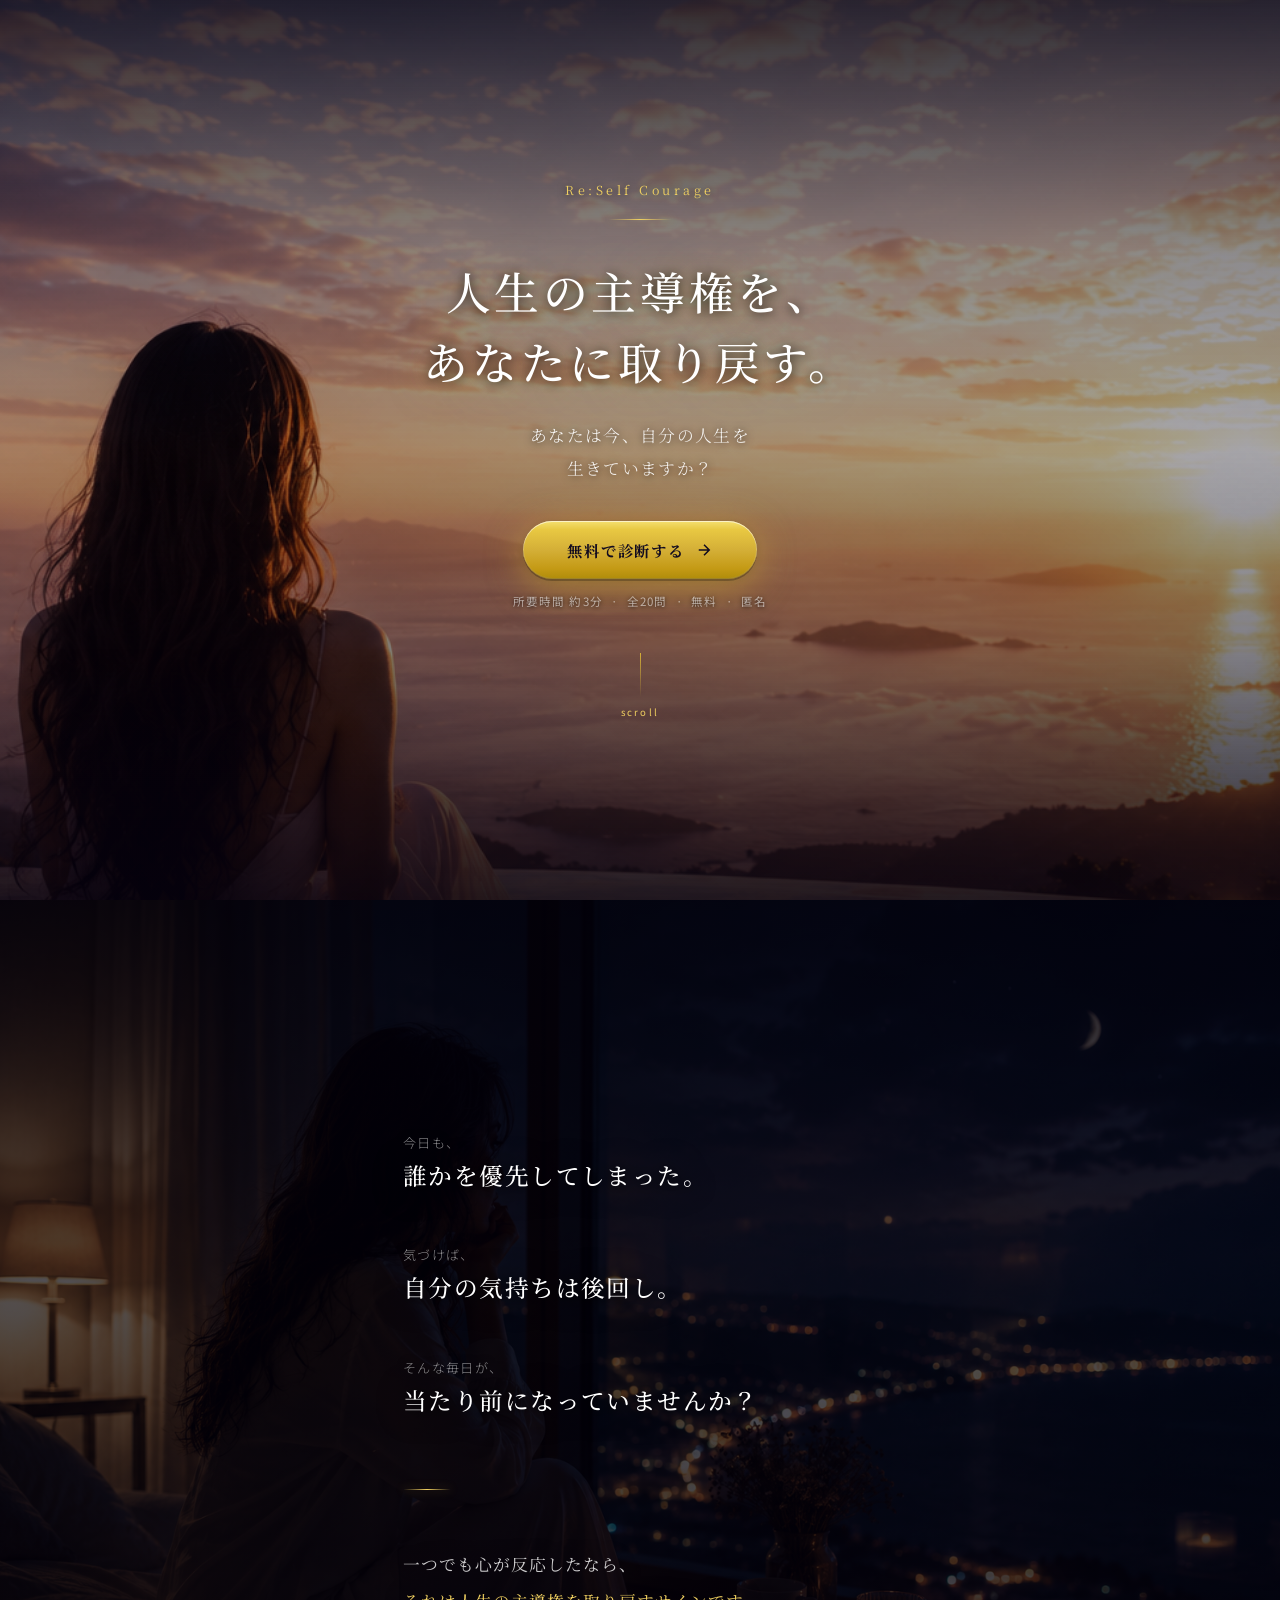
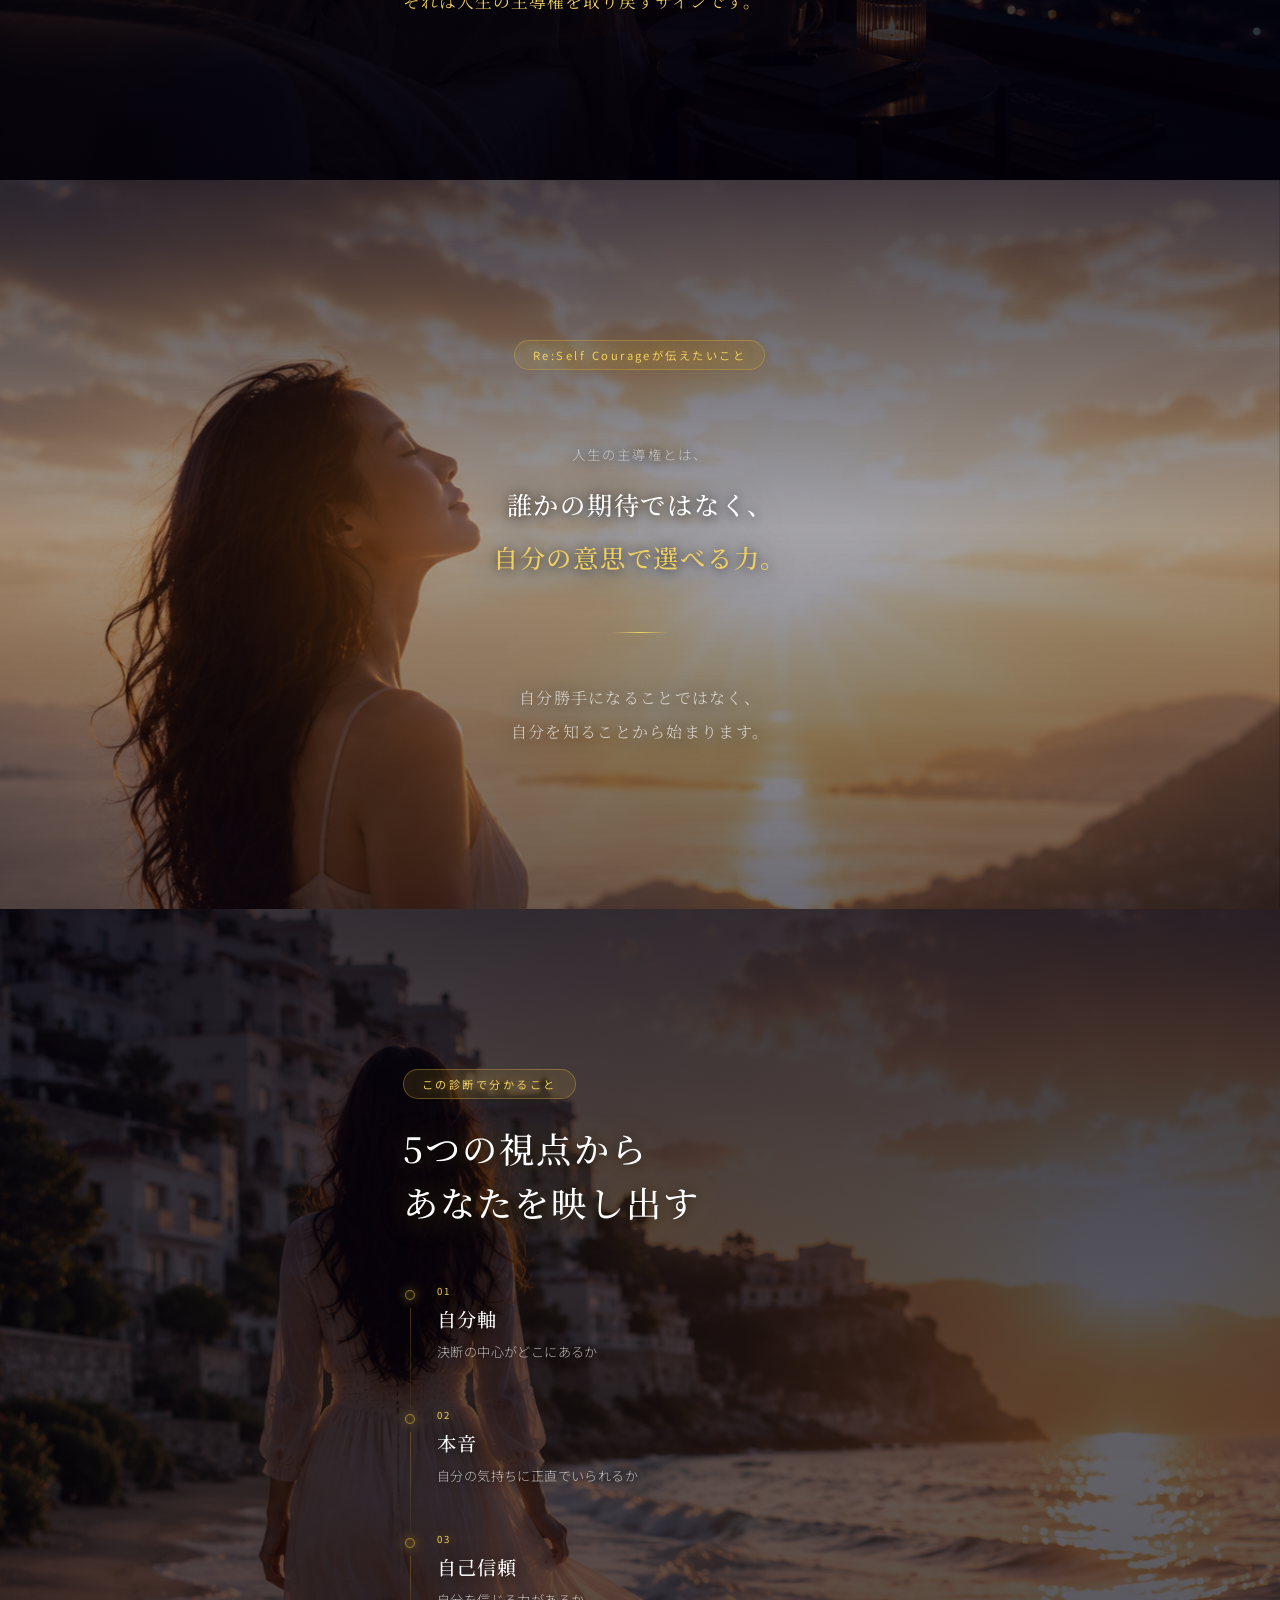
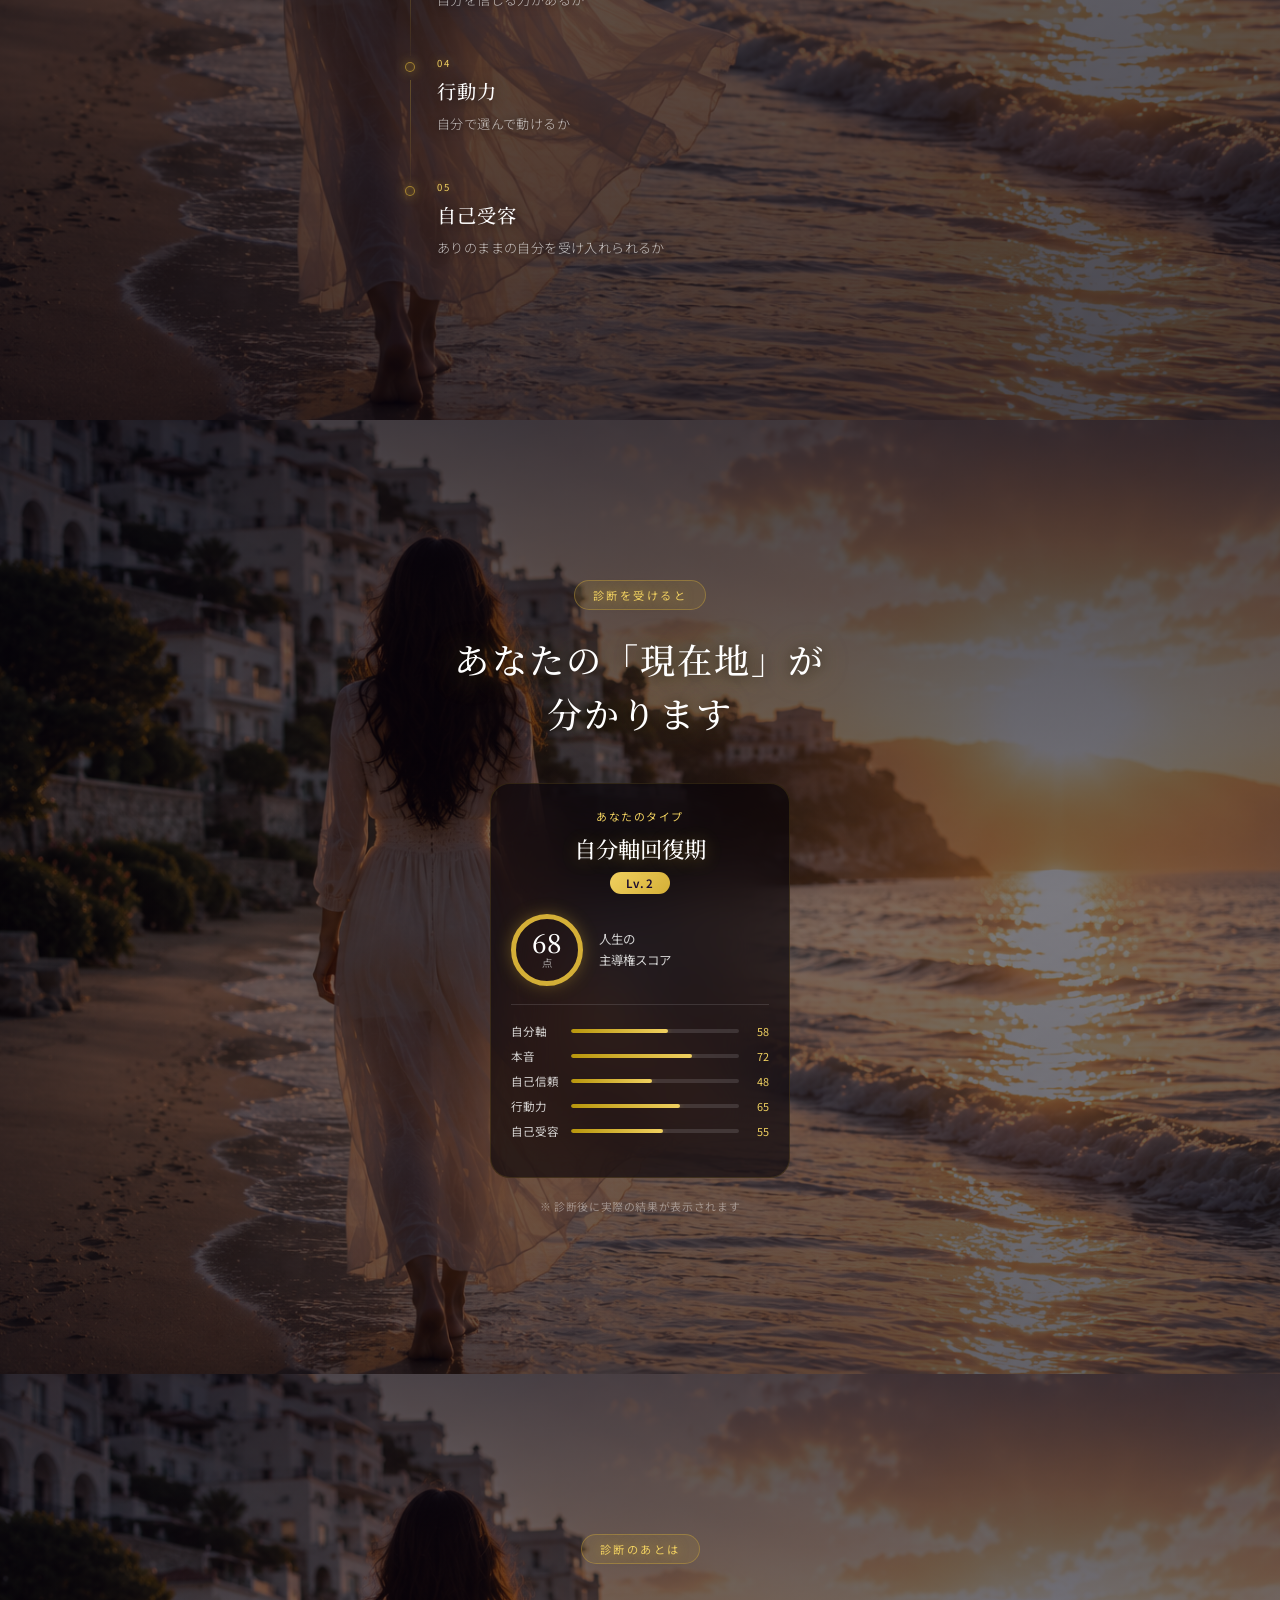
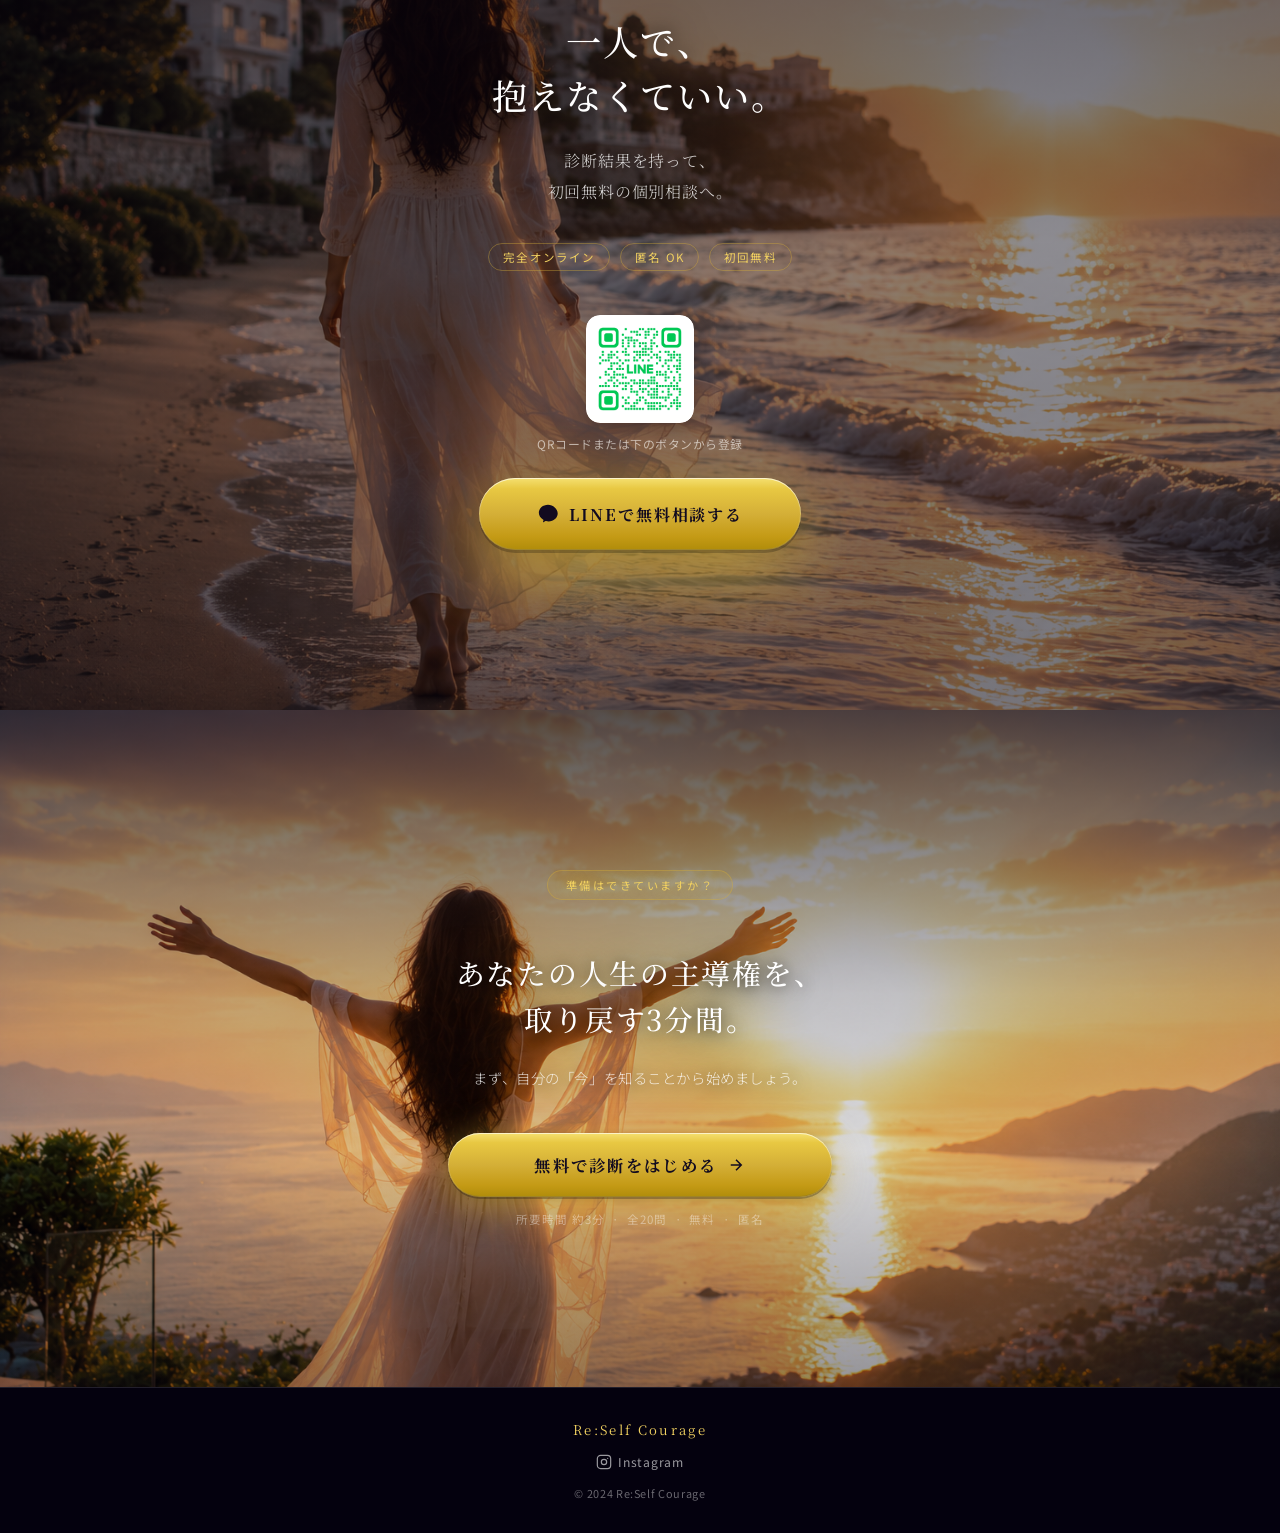
==== commit 60218c52: "LPをトップページに変更" ====
--- a/index.html
+++ b/index.html
@@ -2,300 +2,289 @@
 <html lang="ja">
 <head>
   <meta charset="UTF-8" />
-  <meta name="viewport" content="width=device-width, initial-scale=1.0, maximum-scale=1.0, user-scalable=no" />
+  <meta name="viewport" content="width=device-width, initial-scale=1.0" />
   <title>人生の主導権診断 | Re:Self Courage</title>
-  <meta name="description" content="あなたは、自分の人生を生きていますか？3分・20問で、あなたの現在地が分かります。" />
+  <meta name="description" content="あなたは今、自分の人生を生きていますか？3分・20問で、あなたの現在地が分かります。Re:Self Courage の人生の主導権診断。" />
   <link rel="preconnect" href="https://fonts.googleapis.com" />
   <link rel="preconnect" href="https://fonts.gstatic.com" crossorigin />
   <link href="https://fonts.googleapis.com/css2?family=Noto+Serif+JP:wght@300;400;500;600&family=Noto+Sans+JP:wght@300;400;500&display=swap" rel="stylesheet" />
-  <link rel="stylesheet" href="style.css" />
+  <link rel="stylesheet" href="lp.css" />
 </head>
 <body>
 
-  <canvas id="bgCanvas"></canvas>
-
-  <div id="app">
-
-    <!-- ========== STAGE 1: オープニング ========== -->
-    <section class="stage" id="stage-opening">
-      <div class="opening-wrap">
-
-        <div class="opening-brand op-anim op-anim-1">
-          <span class="brand-re">Re:</span><span class="brand-self">Self </span><span class="brand-courage">Courage</span>
-        </div>
-
-        <div class="opening-line op-anim op-anim-2"></div>
-
-        <h1 class="opening-title op-anim op-anim-3">
-          人生の<br />主導権診断
-        </h1>
-
-        <p class="opening-catch op-anim op-anim-4">
-          あなたは、<br />自分の人生を<br />生きていますか？
-        </p>
-
-        <p class="opening-desc op-anim op-anim-5">
-          3分・20問で、あなたの現在地が分かります。
-        </p>
-
-        <div class="opening-cta-wrap op-anim op-anim-6">
-          <button class="btn-start" onclick="goToStage('intro')">
-            <span class="btn-start-text">診断をスタートする</span>
-            <span class="btn-start-arrow">
-              <svg viewBox="0 0 24 24" fill="none" stroke="currentColor" stroke-width="2" width="18" height="18">
-                <path d="M5 12h14M12 5l7 7-7 7"/>
-              </svg>
-            </span>
-          </button>
-          <p class="opening-note">全20問・無料・匿名</p>
-        </div>
-
-      </div>
-    </section>
-
-    <!-- ========== STAGE 2: 診断説明 ========== -->
-    <section class="stage hidden" id="stage-intro">
-      <div class="glass-card intro-card">
-        <p class="intro-eyebrow">診断について</p>
-        <h2 class="intro-heading">5つの視点で<br />あなたを映し出す</h2>
-        <p class="intro-lead">
-          正直に、直感で答えてください。<br />
-          正解も不正解もありません。
-        </p>
-
-        <div class="intro-cats">
-          <div class="intro-cat">
-            <span class="intro-cat-icon">◈</span>
-            <span class="intro-cat-label">自分軸</span>
-          </div>
-          <div class="intro-cat">
-            <span class="intro-cat-icon">◈</span>
-            <span class="intro-cat-label">本音</span>
-          </div>
-          <div class="intro-cat">
-            <span class="intro-cat-icon">◈</span>
-            <span class="intro-cat-label">自己信頼</span>
-          </div>
-          <div class="intro-cat">
-            <span class="intro-cat-icon">◈</span>
-            <span class="intro-cat-label">行動力</span>
-          </div>
-          <div class="intro-cat">
-            <span class="intro-cat-icon">◈</span>
-            <span class="intro-cat-label">自己受容</span>
-          </div>
-        </div>
-
-        <div class="intro-scale">
-          <p class="intro-scale-title">回答は5段階で選んでください</p>
-          <div class="intro-scale-row">
-            <span class="intro-scale-end">まったく<br />当てはまらない</span>
-            <div class="intro-scale-dots">
-              <span class="intro-scale-dot"></span>
-              <span class="intro-scale-dot"></span>
-              <span class="intro-scale-dot"></span>
-              <span class="intro-scale-dot"></span>
-              <span class="intro-scale-dot"></span>
-            </div>
-            <span class="intro-scale-end">とても<br />当てはまる</span>
-          </div>
-        </div>
-
-        <button class="btn-primary" onclick="startQuiz()">
-          <span>はじめる</span>
-          <svg class="btn-arrow" viewBox="0 0 24 24" fill="none" stroke="currentColor" stroke-width="2">
-            <path d="M5 12h14M12 5l7 7-7 7"/>
-          </svg>
-        </button>
-      </div>
-    </section>
-
-    <!-- ========== STAGE 3: 診断（20問） ========== -->
-    <section class="stage hidden" id="stage-quiz">
-      <div class="progress-container">
-        <div class="progress-header">
-          <span class="progress-label">診断中</span>
-          <span class="progress-count" id="progressCount">1 / 20</span>
-        </div>
-        <div class="progress-track">
-          <div class="progress-fill" id="progressBar" style="width:5%"></div>
-        </div>
-      </div>
-
-      <div class="question-wrapper">
-        <div class="glass-card question-card" id="questionCard">
-          <button class="btn-prev" id="btnPrev" onclick="goToPrevQuestion()">
-            <svg viewBox="0 0 24 24" fill="none" stroke="currentColor" stroke-width="2" width="15" height="15">
-              <path d="M19 12H5M12 19l-7-7 7-7"/>
-            </svg>
-            <span>前の質問</span>
-          </button>
-          <div class="q-category" id="questionCategory">自分軸</div>
-          <p class="q-text" id="questionText">質問テキスト</p>
-          <div class="answer-opts" id="answerOptions">
-            <button class="answer-btn" data-value="1" onclick="selectAnswer(1)">
-              <span class="ans-dot"></span>
-              <span class="ans-label">まったく<br />当てはまらない</span>
-            </button>
-            <button class="answer-btn" data-value="2" onclick="selectAnswer(2)">
-              <span class="ans-dot"></span>
-              <span class="ans-label">あまり<br />当てはまらない</span>
-            </button>
-            <button class="answer-btn" data-value="3" onclick="selectAnswer(3)">
-              <span class="ans-dot"></span>
-              <span class="ans-label">どちらとも<br />いえない</span>
-            </button>
-            <button class="answer-btn" data-value="4" onclick="selectAnswer(4)">
-              <span class="ans-dot"></span>
-              <span class="ans-label">やや<br />当てはまる</span>
-            </button>
-            <button class="answer-btn" data-value="5" onclick="selectAnswer(5)">
-              <span class="ans-dot"></span>
-              <span class="ans-label">とても<br />当てはまる</span>
-            </button>
-          </div>
-        </div>
-      </div>
-    </section>
-
-    <!-- ========== STAGE 3.5: 分析中 ========== -->
-    <section class="stage hidden" id="stage-analyzing">
-      <div class="analyzing-wrap">
-        <div class="analyzing-ring-wrap">
-          <div class="analyzing-ring"></div>
-          <div class="analyzing-ring-2"></div>
-          <div class="analyzing-dot"></div>
-        </div>
-        <p class="analyzing-msg" id="analyzingMsg">あなたの回答を分析しています</p>
-        <div class="analyzing-progress">
-          <span></span><span></span><span></span>
-        </div>
-      </div>
-    </section>
-
-    <!-- ========== STAGE 4: 結果 ========== -->
-    <section class="stage hidden" id="stage-result">
-
-      <div class="result-wrap">
-
-        <!-- ① タイプ名 -->
-        <div class="result-hero reveal-card" id="resultHero">
-          <p class="result-hero-eyebrow">あなたのタイプ</p>
-          <h2 class="result-hero-type" id="resultTypeName"></h2>
-          <span class="result-hero-level" id="resultLevel"></span>
-        </div>
-
-        <!-- ② 共感メッセージ（カードなし・読み物） -->
-        <div class="result-empathy reveal-card" id="resultLetter">
-          <div class="letter-ornament">✦</div>
-          <p class="letter-text" id="letterText"></p>
-        </div>
-
-        <!-- ③ あなたの強み -->
-        <div class="glass-card result-strength reveal-card" id="resultStrength">
-          <p class="result-card-eyebrow">あなたの強み</p>
-          <p class="strength-text" id="strengthText"></p>
-        </div>
-
-        <!-- ④ 今の課題 -->
-        <div class="glass-card result-challenge reveal-card" id="resultChallenge">
-          <p class="result-card-eyebrow result-card-eyebrow--soft">今つまずきやすいこと</p>
-          <p class="challenge-text" id="challengeText"></p>
-        </div>
-
-        <!-- ⑤ 人生の主導権スコア -->
-        <div class="glass-card result-score reveal-card" id="resultScore">
-          <p class="section-eyebrow">人生の主導権スコア</p>
-          <div class="score-wrap">
-            <div class="score-circle">
-              <svg class="score-svg" viewBox="0 0 120 120">
-                <defs>
-                  <linearGradient id="goldGrad" x1="0%" y1="0%" x2="100%" y2="0%">
-                    <stop offset="0%"   stop-color="#B8960C"/>
-                    <stop offset="50%"  stop-color="#D4AF37"/>
-                    <stop offset="100%" stop-color="#F0D060"/>
-                  </linearGradient>
-                </defs>
-                <circle class="score-ring-bg"   cx="60" cy="60" r="52"/>
-                <circle class="score-ring-fill" cx="60" cy="60" r="52"
-                  id="scoreRingFill"
-                  stroke-dasharray="326.7"
-                  stroke-dashoffset="326.7"/>
-              </svg>
-              <div class="score-num-wrap">
-                <span class="score-num" id="scoreNumber">0</span>
-                <span class="score-unit">点</span>
-              </div>
-            </div>
-            <div class="score-comment" id="scoreComment"></div>
-          </div>
-        </div>
-
-        <!-- ⑥ 5つのバランス -->
-        <div class="glass-card result-radar reveal-card">
-          <p class="section-eyebrow">5つのバランス</p>
-          <canvas id="radarChart" width="280" height="260"></canvas>
-          <div class="radar-legend">
-            <span class="legend-item"><span class="ldot l1"></span>自分軸</span>
-            <span class="legend-item"><span class="ldot l2"></span>本音</span>
-            <span class="legend-item"><span class="ldot l3"></span>自己信頼</span>
-            <span class="legend-item"><span class="ldot l4"></span>行動力</span>
-            <span class="legend-item"><span class="ldot l5"></span>自己受容</span>
-          </div>
-        </div>
-
-        <!-- 項目別スコア -->
-        <div class="glass-card result-bars reveal-card">
-          <p class="section-eyebrow">項目別スコア</p>
-          <div id="scoreBars"></div>
-        </div>
-
-        <!-- ⑦ 今日からできる一歩 -->
-        <div class="glass-card result-steps reveal-card">
-          <p class="section-eyebrow">今日からできる、最初の一歩</p>
-          <div id="stepsList"></div>
-        </div>
-
-        <!-- ⑧ 感情ブリッジ（カードなし・詩的） -->
-        <div class="result-bridge reveal-card">
-          <p class="bridge-text" id="bridgeText"></p>
-        </div>
-
-        <!-- ⑨ LINE相談CTA -->
-        <div class="glass-card result-cta reveal-card">
-          <p class="cta-heading">一人で抱えなくていい。</p>
-          <p class="cta-sub" id="ctaSub"></p>
-
-          <div class="qr-area">
-            <a href="https://lin.ee/pslrsw7" target="_blank" rel="noopener" class="qr-link">
-              <img src="qr.png" alt="LINE無料相談 QRコード" class="qr-img" />
-            </a>
-          </div>
-
-          <a href="https://lin.ee/pslrsw7" class="btn-cta" id="ctaBtn" target="_blank" rel="noopener">
-            <span>無料個別相談はこちら</span>
-            <svg viewBox="0 0 24 24" fill="none" stroke="currentColor" stroke-width="2" width="16" height="16">
-              <path d="M5 12h14M12 5l7 7-7 7"/>
-            </svg>
-          </a>
-
-          <a href="https://www.instagram.com/cou_rage_2024?igsh=MXFhMTV2MWE2N3B6bQ%3D%3D&utm_source=qr" class="btn-ig" id="igBtn" target="_blank" rel="noopener">
-            <svg viewBox="0 0 24 24" fill="none" stroke="currentColor" stroke-width="1.8" width="18" height="18">
-              <rect x="2" y="2" width="20" height="20" rx="5" ry="5"/>
-              <circle cx="12" cy="12" r="4"/>
-              <circle cx="17.5" cy="6.5" r="1" fill="currentColor" stroke="none"/>
-            </svg>
-            <span>Instagram でフォロー</span>
-          </a>
-
-          <button class="btn-retry" onclick="retryQuiz()">もう一度診断する</button>
-        </div>
-
-      </div><!-- /result-wrap -->
-    </section>
-
-  </div><!-- /app -->
-
-  <script src="script.js"></script>
+  <!-- 夜明けグラデーション背景（JS でスクロール連動） -->
+  <div id="bgDawn"></div>
+
+  <!-- 夜空背景キャンバス -->
+  <canvas id="lpCanvas"></canvas>
+
+  <!-- ============ スティッキーヘッダー ============ -->
+  <header class="lp-header" id="lpHeader">
+    <span class="header-brand">
+      <span class="hb-re">Re:</span><span class="hb-self">Self</span><span class="hb-courage"> Courage</span>
+    </span>
+    <a href="diagnosis.html" class="header-btn">診断する</a>
+  </header>
+
+  <!-- ============ ① ファーストビュー ============ -->
+  <section class="lp-section fv-section" id="s-fv">
+    <div class="fv-parallax-layer" id="fvParallax"></div>
+    <div class="fv-inner">
+      <p class="fv-brand fv-s1">Re:Self Courage</p>
+      <div class="fv-rule fv-s2"></div>
+      <h1 class="fv-catch fv-s3">
+        人生の主導権を、<br />あなたに取り戻す。
+      </h1>
+      <p class="fv-sub fv-s4">
+        あなたは今、自分の人生を<br />生きていますか？
+      </p>
+      <a href="diagnosis.html" class="btn-gold fv-s5">
+        <span>無料で診断する</span>
+        <svg viewBox="0 0 24 24" fill="none" stroke="currentColor" stroke-width="2" width="18" height="18">
+          <path d="M5 12h14M12 5l7 7-7 7"/>
+        </svg>
+      </a>
+      <p class="fv-note fv-s6">所要時間 約3分 &nbsp;·&nbsp; 全20問 &nbsp;·&nbsp; 無料 &nbsp;·&nbsp; 匿名</p>
+      <div class="scroll-hint fv-s7">
+        <div class="scroll-bar"></div>
+        <span class="scroll-label">scroll</span>
+      </div>
+    </div>
+  </section>
+
+  <!-- ============ ② 共感 ============ -->
+  <section class="lp-section empathy-section" id="s-empathy">
+    <div class="em-inner">
+
+      <div class="em-lines">
+        <div class="em-stanza reveal">
+          <p class="em-prelude">今日も、</p>
+          <p class="em-impact">誰かを優先してしまった。</p>
+        </div>
+        <div class="em-stanza reveal">
+          <p class="em-prelude">気づけば、</p>
+          <p class="em-impact">自分の気持ちは後回し。</p>
+        </div>
+        <div class="em-stanza reveal">
+          <p class="em-prelude">そんな毎日が、</p>
+          <p class="em-impact">当たり前になっていませんか？</p>
+        </div>
+      </div>
+
+      <div class="em-divider reveal"></div>
+
+      <p class="em-close reveal">
+        一つでも心が反応したなら、<br />
+        <span class="text-gold">それは人生の主導権を取り戻すサインです。</span>
+      </p>
+    </div>
+  </section>
+
+  <!-- ============ ③ 人生の主導権とは？ ============ -->
+  <section class="lp-section about-section" id="s-about">
+    <div id="aboutBg" class="section-parallax-bg"></div>
+    <div class="about-inner">
+      <p class="section-tag reveal">Re:Self Courageが伝えたいこと</p>
+
+      <p class="aq-label reveal">人生の主導権とは、</p>
+
+      <p class="aq-main reveal">
+        誰かの期待ではなく、<br />
+        <span class="text-gold">自分の意思で選べる力。</span>
+      </p>
+
+      <div class="aq-rule reveal"></div>
+
+      <p class="aq-sub reveal">
+        自分勝手になることではなく、<br />
+        自分を知ることから始まります。
+      </p>
+    </div>
+  </section>
+
+  <!-- ============ ④ 診断で分かること ============ -->
+  <section class="lp-section features-section" id="s-features">
+    <div class="feat-inner">
+      <p class="section-tag reveal">この診断で分かること</p>
+      <h2 class="section-title reveal">5つの視点から<br />あなたを映し出す</h2>
+
+      <div class="feat-timeline">
+        <div class="ftl-item reveal">
+          <div class="ftl-left">
+            <div class="ftl-dot"></div>
+            <div class="ftl-line"></div>
+          </div>
+          <div class="ftl-right">
+            <span class="ftl-num">01</span>
+            <p class="ftl-name">自分軸</p>
+            <p class="ftl-desc">決断の中心がどこにあるか</p>
+          </div>
+        </div>
+        <div class="ftl-item reveal">
+          <div class="ftl-left">
+            <div class="ftl-dot"></div>
+            <div class="ftl-line"></div>
+          </div>
+          <div class="ftl-right">
+            <span class="ftl-num">02</span>
+            <p class="ftl-name">本音</p>
+            <p class="ftl-desc">自分の気持ちに正直でいられるか</p>
+          </div>
+        </div>
+        <div class="ftl-item reveal">
+          <div class="ftl-left">
+            <div class="ftl-dot"></div>
+            <div class="ftl-line"></div>
+          </div>
+          <div class="ftl-right">
+            <span class="ftl-num">03</span>
+            <p class="ftl-name">自己信頼</p>
+            <p class="ftl-desc">自分を信じる力があるか</p>
+          </div>
+        </div>
+        <div class="ftl-item reveal">
+          <div class="ftl-left">
+            <div class="ftl-dot"></div>
+            <div class="ftl-line"></div>
+          </div>
+          <div class="ftl-right">
+            <span class="ftl-num">04</span>
+            <p class="ftl-name">行動力</p>
+            <p class="ftl-desc">自分で選んで動けるか</p>
+          </div>
+        </div>
+        <div class="ftl-item reveal">
+          <div class="ftl-left">
+            <div class="ftl-dot"></div>
+          </div>
+          <div class="ftl-right">
+            <span class="ftl-num">05</span>
+            <p class="ftl-name">自己受容</p>
+            <p class="ftl-desc">ありのままの自分を受け入れられるか</p>
+          </div>
+        </div>
+      </div>
+    </div>
+  </section>
+
+  <!-- ============ ⑤ 診断結果イメージ ============ -->
+  <section class="lp-section preview-section" id="s-preview">
+    <div class="preview-inner">
+      <p class="section-tag reveal">診断を受けると</p>
+      <h2 class="section-title reveal">あなたの「現在地」が<br />分かります</h2>
+
+      <div class="preview-showcase reveal">
+        <p class="mock-eyebrow">あなたのタイプ</p>
+        <h3 class="mock-type">自分軸回復期</h3>
+        <span class="mock-lv">Lv.2</span>
+        <div class="mock-score-row">
+          <div class="mock-ring">
+            <span class="mock-score-num">68</span>
+            <span class="mock-score-unit">点</span>
+          </div>
+          <div class="mock-score-label">人生の<br />主導権スコア</div>
+        </div>
+        <div class="mock-bars">
+          <div class="mock-bar-row">
+            <span class="mock-bar-name">自分軸</span>
+            <div class="mock-bar-track"><div class="mock-bar-fill" style="width:58%"></div></div>
+            <span class="mock-bar-val">58</span>
+          </div>
+          <div class="mock-bar-row">
+            <span class="mock-bar-name">本音</span>
+            <div class="mock-bar-track"><div class="mock-bar-fill" style="width:72%"></div></div>
+            <span class="mock-bar-val">72</span>
+          </div>
+          <div class="mock-bar-row">
+            <span class="mock-bar-name">自己信頼</span>
+            <div class="mock-bar-track"><div class="mock-bar-fill" style="width:48%"></div></div>
+            <span class="mock-bar-val">48</span>
+          </div>
+          <div class="mock-bar-row">
+            <span class="mock-bar-name">行動力</span>
+            <div class="mock-bar-track"><div class="mock-bar-fill" style="width:65%"></div></div>
+            <span class="mock-bar-val">65</span>
+          </div>
+          <div class="mock-bar-row">
+            <span class="mock-bar-name">自己受容</span>
+            <div class="mock-bar-track"><div class="mock-bar-fill" style="width:55%"></div></div>
+            <span class="mock-bar-val">55</span>
+          </div>
+        </div>
+      </div>
+
+      <p class="preview-note reveal">※ 診断後に実際の結果が表示されます</p>
+    </div>
+  </section>
+
+  <!-- ============ ⑥ 無料相談案内 ============ -->
+  <section class="lp-section consult-section" id="s-consult">
+    <div class="consult-inner">
+      <p class="section-tag reveal">診断のあとは</p>
+      <h2 class="consult-hl reveal">一人で、<br />抱えなくていい。</h2>
+      <p class="consult-lead reveal">
+        診断結果を持って、<br />初回無料の個別相談へ。
+      </p>
+
+      <div class="consult-badges reveal">
+        <span class="cbadge">完全オンライン</span>
+        <span class="cbadge">匿名 OK</span>
+        <span class="cbadge">初回無料</span>
+      </div>
+
+      <div class="consult-qr reveal">
+        <a href="https://lin.ee/pslrsw7" target="_blank" rel="noopener" class="qr-anchor">
+          <img src="qr.png" alt="LINE 無料個別相談 QRコード" class="consult-qr-img" loading="lazy" />
+        </a>
+        <p class="consult-qr-note">QRコードまたは下のボタンから登録</p>
+      </div>
+
+      <a href="https://lin.ee/pslrsw7" class="btn-gold btn-line reveal" target="_blank" rel="noopener">
+        <svg viewBox="0 0 36 36" fill="currentColor" width="22" height="22" aria-hidden="true">
+          <path d="M18 3C9.73 3 3 8.92 3 16.06c0 4.73 2.9 8.88 7.29 11.25.32.17.42.5.32.82l-.82 2.96c-.1.37.3.68.65.5l3.52-1.98c.26-.15.56-.18.83-.1 1.3.36 2.69.56 4.1.56 8.27 0 15-5.92 15-13.01S26.27 3 18 3z"/>
+        </svg>
+        <span>LINEで無料相談する</span>
+      </a>
+    </div>
+  </section>
+
+  <!-- ============ ⑦ 最後のCTA ============ -->
+  <section class="lp-section final-section" id="s-cta">
+    <div class="final-inner">
+      <p class="section-tag reveal">準備はできていますか？</p>
+      <h2 class="final-catch reveal">
+        あなたの人生の主導権を、<br />取り戻す3分間。
+      </h2>
+      <p class="final-sub reveal">
+        まず、自分の「今」を知ることから始めましょう。
+      </p>
+      <a href="diagnosis.html" class="btn-gold btn-large reveal">
+        <span>無料で診断をはじめる</span>
+        <svg viewBox="0 0 24 24" fill="none" stroke="currentColor" stroke-width="2" width="18" height="18">
+          <path d="M5 12h14M12 5l7 7-7 7"/>
+        </svg>
+      </a>
+      <p class="final-note reveal">所要時間 約3分 &nbsp;·&nbsp; 全20問 &nbsp;·&nbsp; 無料 &nbsp;·&nbsp; 匿名</p>
+    </div>
+  </section>
+
+  <!-- ============ フッター ============ -->
+  <footer class="lp-footer">
+    <div class="footer-inner">
+      <p class="footer-brand">Re:Self Courage</p>
+      <a href="https://www.instagram.com/cou_rage_2024?igsh=MXFhMTV2MWE2N3B6bQ%3D%3D&utm_source=qr"
+         target="_blank" rel="noopener" class="footer-ig">
+        <svg viewBox="0 0 24 24" fill="none" stroke="currentColor" stroke-width="1.8" width="16" height="16">
+          <rect x="2" y="2" width="20" height="20" rx="5" ry="5"/>
+          <circle cx="12" cy="12" r="4"/>
+          <circle cx="17.5" cy="6.5" r="1" fill="currentColor" stroke="none"/>
+        </svg>
+        Instagram
+      </a>
+      <p class="footer-copy">© 2024 Re:Self Courage</p>
+    </div>
+  </footer>
+
+  <script src="lp.js"></script>
 </body>
 </html>
--- a/lp.css
+++ b/lp.css
@@ -0,0 +1,1772 @@
+/* ============================================================
+   Re:Self Courage — 人生の主導権診断 LP
+   lp.css
+   ============================================================ */
+
+/* ---------- リセット & カスタムプロパティ ---------- */
+*, *::before, *::after { box-sizing: border-box; margin: 0; padding: 0; }
+
+:root {
+  --gold:       #D4AF37;
+  --gold-light: #F0D060;
+  --gold-dark:  #B8960C;
+  --pink:       #F2A7C3;
+  --white:      #FFFFFF;
+  --w90: rgba(255,255,255,0.90);
+  --w80: rgba(255,255,255,0.80);
+  --w70: rgba(255,255,255,0.70);
+  --w60: rgba(255,255,255,0.60);
+  --w40: rgba(255,255,255,0.40);
+  --w20: rgba(255,255,255,0.20);
+  --w12: rgba(255,255,255,0.12);
+  --w08: rgba(255,255,255,0.08);
+
+  /* ガラスカード — 写真背景に映えるゴールドガラス仕様 */
+  --glass-bg:     linear-gradient(135deg, rgba(255,255,255,0.15) 0%, rgba(255,255,255,0.07) 100%);
+  --glass-bd:     rgba(212,175,55,0.35);
+  --glass-blur:   blur(40px) saturate(2.0);
+  --glass-shadow:
+    0 0 0 1px rgba(212,175,55,0.12),
+    0 20px 64px rgba(0,0,0,0.45),
+    0 4px 16px rgba(0,0,0,0.22),
+    inset 0 1px 0 rgba(255,255,255,0.32),
+    inset 0 -1px 0 rgba(212,175,55,0.12),
+    inset 0 0 120px rgba(212,175,55,0.032);
+
+  --font-serif: 'Noto Serif JP', 'Yu Mincho', serif;
+  --font-sans:  'Noto Sans JP', 'Hiragino Kaku Gothic ProN', sans-serif;
+
+  --radius:     26px;
+  --radius-sm:  14px;
+  --radius-pill: 999px;
+  --ease-expo:  cubic-bezier(0.16, 1, 0.3, 1);
+}
+
+html { font-size: 16px; scroll-behavior: smooth; }
+
+body {
+  font-family: var(--font-sans);
+  background: #04010e;  /* #bgDawn が描く夜明けグラデーションのフォールバック */
+  min-height: 100vh;
+  color: var(--white);
+  overflow-x: hidden;
+}
+
+/* ---------- 夜明けグラデーション背景（JS で更新） ---------- */
+#bgDawn {
+  position: fixed;
+  inset: 0;
+  pointer-events: none;
+  z-index: 0;   /* キャンバス(0・後DOM)の下、body の上 */
+  background: linear-gradient(
+    to bottom,
+    rgb(6,2,26)  0%,
+    rgb(14,5,40) 30%,
+    rgb(24,8,56) 65%,
+    rgb(14,5,30) 100%
+  );
+}
+
+/* ---------- 夜空キャンバス（fixed） ---------- */
+#lpCanvas {
+  position: fixed;
+  inset: 0;
+  width: 100%;
+  height: 100%;
+  pointer-events: none;
+  z-index: 0;
+}
+
+/* ---------- ガラスカード（高級ゴールドガラス） ---------- */
+.glass-card {
+  background: var(--glass-bg);
+  backdrop-filter: var(--glass-blur);
+  -webkit-backdrop-filter: var(--glass-blur);
+  border: 1px solid var(--glass-bd);
+  border-radius: 24px;
+  box-shadow: var(--glass-shadow);
+  transition: border-color 0.30s ease, box-shadow 0.30s ease, transform 0.30s var(--ease-expo);
+}
+
+/* ---------- レイアウト共通 ---------- */
+.lp-section {
+  position: relative;
+  z-index: 1;
+  padding: 108px 24px;
+  overflow: hidden;  /* 背景画像・パララックスレイヤーをクリップ */
+}
+
+/* 全セクション共通オーバーレイ（::before で背景画像の上に重ねる） */
+.lp-section::before {
+  content: '';
+  position: absolute;
+  inset: 0;
+  z-index: 0;
+  pointer-events: none;
+}
+
+.lp-container {
+  max-width: 490px;
+  margin: 0 auto;
+  position: relative;
+  z-index: 1;  /* ::before オーバーレイより前面 */
+}
+
+/* ---------- テキストユーティリティ ---------- */
+.text-gold { color: var(--gold-light); }
+
+/* ============================================================
+   スティッキーヘッダー
+   ============================================================ */
+.lp-header {
+  position: fixed;
+  top: 0; left: 0; right: 0;
+  z-index: 200;
+  display: flex;
+  align-items: center;
+  justify-content: space-between;
+  padding: 14px 24px;
+  background: rgba(8, 2, 20, 0.75);
+  backdrop-filter: blur(16px);
+  -webkit-backdrop-filter: blur(16px);
+  border-bottom: 1px solid var(--w12);
+  transform: translateY(-100%);
+  transition: transform 0.45s var(--ease-expo);
+}
+
+.lp-header.visible { transform: translateY(0); }
+
+.header-brand {
+  font-family: var(--font-serif);
+  font-size: 0.82rem;
+  letter-spacing: 0.14em;
+}
+.hb-re, .hb-courage { color: var(--gold); }
+.hb-self { color: var(--w80); }
+
+.header-btn {
+  position: relative;
+  overflow: hidden;
+  display: inline-flex;
+  align-items: center;
+  min-height: 40px;
+  padding: 0 22px;
+  font-size: 0.78rem;
+  font-weight: 500;
+  letter-spacing: 0.10em;
+  color: #0a0520;
+  background: linear-gradient(
+    to bottom,
+    #F0DC65 0%,
+    #E0C030 20%,
+    #D4AF37 55%,
+    #C49A15 100%
+  );
+  border-radius: var(--radius-pill);
+  text-decoration: none;
+  transition: filter 0.22s ease, transform 0.22s ease, box-shadow 0.22s ease;
+  box-shadow:
+    0 2px 0 rgba(0,0,0,0.20),
+    0 4px 16px rgba(212,175,55,0.45),
+    inset 0 1px 0 rgba(255,255,255,0.50),
+    inset 0 -1px 0 rgba(0,0,0,0.12);
+}
+.header-btn::before {
+  content: '';
+  position: absolute;
+  top: 0; left: -120%;
+  width: 70%; height: 100%;
+  background: linear-gradient(105deg, rgba(255,255,255,0) 0%, rgba(255,255,255,0.32) 50%, rgba(255,255,255,0) 100%);
+  transition: left 0.45s ease;
+  pointer-events: none;
+}
+.header-btn:hover {
+  filter: brightness(1.10);
+  transform: translateY(-1px);
+  box-shadow:
+    0 2px 0 rgba(0,0,0,0.16),
+    0 8px 24px rgba(212,175,55,0.62),
+    inset 0 1px 0 rgba(255,255,255,0.60),
+    inset 0 -1px 0 rgba(0,0,0,0.10);
+}
+.header-btn:hover::before { left: 130%; }
+
+/* ============================================================
+   ① ファーストビュー
+   ============================================================ */
+.fv-section {
+  min-height: 100dvh;
+  display: flex;
+  align-items: center;
+  justify-content: center;
+  padding: 60px 28px 80px;
+  text-align: center;
+  overflow: hidden;  /* parallax layer をクリップ */
+}
+
+/* グラデーションオーバーレイ */
+.fv-section::before {
+  content: '';
+  position: absolute;
+  inset: 0;
+  z-index: 1;
+  pointer-events: none;
+  background: linear-gradient(
+    to bottom,
+    rgba(4,1,14,0.82)  0%,
+    rgba(4,1,14,0.45) 28%,
+    rgba(4,1,14,0.35) 50%,
+    rgba(4,1,14,0.50) 72%,
+    rgba(4,1,14,0.88) 100%
+  );
+}
+
+/* パララックス背景レイヤー（JS で translateY を更新） */
+.fv-parallax-layer {
+  position: absolute;
+  inset: -25% 0;
+  background: url('images/hero.png') center 35% / cover no-repeat;
+  will-change: transform;
+  z-index: 0;
+}
+
+/* セクション内パララックス背景（about など） */
+.section-parallax-bg {
+  position: absolute;
+  inset: -25% 0;
+  background-size: cover;
+  background-repeat: no-repeat;
+  background-position: center 40%;
+  will-change: transform;
+  z-index: -1;  /* ::before オーバーレイの下 */
+}
+
+.fv-inner {
+  position: relative;
+  z-index: 2;        /* parallax layer(0) + overlay(1) より前面 */
+  display: flex;
+  flex-direction: column;
+  align-items: center;
+  gap: 0;
+  width: 100%;
+  max-width: 440px;
+}
+
+/* FV ブランド */
+.fv-brand {
+  font-family: var(--font-serif);
+  font-size: 0.78rem;
+  letter-spacing: 0.28em;
+  color: var(--gold-light);
+  margin-bottom: 20px;
+  text-shadow: 0 1px 8px rgba(0,0,0,0.70);
+}
+
+/* FV ルール */
+.fv-rule {
+  width: 64px;
+  height: 1px;
+  background: linear-gradient(90deg, transparent, var(--gold-light), transparent);
+  margin-bottom: 36px;
+  box-shadow: 0 0 10px rgba(212,175,55,0.45);
+}
+
+/* FV キャッチコピー */
+.fv-catch {
+  font-family: var(--font-serif);
+  font-size: 2.0rem;
+  font-weight: 500;
+  line-height: 1.55;
+  letter-spacing: 0.08em;
+  color: var(--white);
+  text-shadow:
+    0 2px 40px rgba(212,175,55,0.50),
+    0 1px 12px rgba(0,0,0,0.90);  /* 画像背景でも確実に読める黒シャドウ */
+  margin-bottom: 24px;
+}
+
+/* FV サブコピー */
+.fv-sub {
+  font-family: var(--font-serif);
+  font-size: 1.05rem;
+  font-weight: 300;
+  line-height: 1.95;
+  color: var(--w90);
+  letter-spacing: 0.08em;
+  margin-bottom: 36px;
+  text-shadow: 0 1px 8px rgba(0,0,0,0.80);
+}
+
+/* FV ノート */
+.fv-note {
+  font-size: 0.72rem;
+  letter-spacing: 0.10em;
+  color: rgba(255,255,255,0.55);
+  margin-top: 14px;
+  margin-bottom: 44px;
+  text-shadow: 0 1px 4px rgba(0,0,0,0.70);
+}
+
+/* スクロールヒント */
+.scroll-hint {
+  display: flex;
+  flex-direction: column;
+  align-items: center;
+  gap: 8px;
+}
+
+.scroll-bar {
+  width: 1px;
+  height: 44px;
+  background: linear-gradient(to bottom, var(--gold), transparent);
+  animation: scrollDrop 2s ease-in-out infinite;
+}
+
+.scroll-label {
+  font-size: 0.60rem;
+  letter-spacing: 0.22em;
+  color: var(--gold-light);
+}
+
+@keyframes scrollDrop {
+  0%   { transform: scaleY(0); transform-origin: top; opacity: 0; }
+  40%  { transform: scaleY(1); transform-origin: top; opacity: 1; }
+  80%  { transform: scaleY(1); transform-origin: bottom; opacity: 1; }
+  100% { transform: scaleY(0); transform-origin: bottom; opacity: 0; }
+}
+
+/* FV stagger アニメーション */
+.fv-s1, .fv-s2, .fv-s3, .fv-s4, .fv-s5, .fv-s6, .fv-s7 {
+  opacity: 0;
+  transform: translateY(22px);
+  animation: fvFloat 0.85s var(--ease-expo) both;
+}
+.fv-s1 { animation-delay: 0.08s; }
+.fv-s2 { animation-delay: 0.20s; }
+.fv-s3 { animation-delay: 0.34s; }
+.fv-s4 { animation-delay: 0.50s; }
+.fv-s5 { animation-delay: 0.65s; }
+.fv-s6 { animation-delay: 0.78s; }
+.fv-s7 { animation-delay: 0.94s; }
+
+@keyframes fvFloat {
+  from { opacity: 0; transform: translateY(22px); }
+  to   { opacity: 1; transform: translateY(0); }
+}
+
+/* ============================================================
+   セクション共通テキスト
+   ============================================================ */
+.section-tag {
+  display: inline-block;
+  font-size: 0.70rem;
+  letter-spacing: 0.22em;
+  color: var(--gold-light);
+  background: rgba(212,175,55,0.12);
+  border: 1px solid rgba(212,175,55,0.38);
+  border-radius: var(--radius-pill);
+  padding: 6px 18px;
+  margin-bottom: 22px;
+  text-shadow: 0 0 12px rgba(212,175,55,0.60);
+}
+
+.section-title {
+  font-family: var(--font-serif);
+  font-size: 1.80rem;
+  font-weight: 500;
+  line-height: 1.52;
+  letter-spacing: 0.06em;
+  color: var(--white);
+  text-shadow:
+    0 2px 32px rgba(212,175,55,0.40),
+    0 1px 16px rgba(0,0,0,0.85);
+  margin-bottom: 44px;
+}
+
+/* スクロール reveal */
+.reveal {
+  opacity: 0;
+  transform: translateY(40px);
+  will-change: opacity, transform;
+  transition: opacity 1.2s var(--ease-expo), transform 1.2s var(--ease-expo);
+}
+.reveal.visible {
+  opacity: 1;
+  transform: translateY(0);
+}
+
+/* ============================================================
+   ② 共感セクション（夜に悩む女性 / night.png）
+   ============================================================ */
+.empathy-section {
+  text-align: center;
+  background: url('images/night.png') center 25% / cover no-repeat;
+}
+.empathy-section::before {
+  background: linear-gradient(
+    to bottom,
+    rgba(2,0,10,0.85) 0%,
+    rgba(2,0,10,0.68) 45%,
+    rgba(2,0,10,0.80) 100%
+  );
+}
+
+.empathy-grid {
+  display: flex;
+  flex-direction: column;
+  gap: 12px;
+  margin-bottom: 24px;
+}
+
+.empathy-card {
+  display: flex;
+  align-items: center;
+  gap: 14px;
+  padding: 20px 24px;
+  text-align: left;
+  /* 左側ゴールドアクセントライン */
+  border-left: 2px solid rgba(212,175,55,0.55);
+}
+.empathy-card:hover {
+  transform: translateX(4px);
+  border-left-color: rgba(212,175,55,0.90);
+  box-shadow:
+    0 0 0 1px rgba(212,175,55,0.14),
+    0 16px 48px rgba(0,0,0,0.40),
+    inset 0 1px 0 rgba(255,255,255,0.30),
+    inset 0 0 100px rgba(212,175,55,0.045);
+}
+
+.e-diamond {
+  font-size: 0.75rem;
+  color: var(--gold);
+  flex-shrink: 0;
+}
+
+.e-text {
+  font-size: 0.92rem;
+  font-weight: 300;
+  line-height: 1.65;
+  color: var(--w80);
+  letter-spacing: 0.03em;
+}
+
+.empathy-close {
+  padding: 28px 24px;
+  text-align: center;
+}
+
+.ec-text {
+  font-family: var(--font-serif);
+  font-size: 1.0rem;
+  font-weight: 400;
+  line-height: 2.0;
+  color: var(--w80);
+  letter-spacing: 0.05em;
+}
+
+/* ============================================================
+   ③ 人生の主導権とは？（光を浴びる女性 / light.png — JS パララックス）
+   ============================================================ */
+.about-section {
+  text-align: center;
+  /* 背景画像は JS で動かす .section-parallax-bg に委任 */
+}
+.about-section::before {
+  z-index: 0;
+  background: linear-gradient(
+    to bottom,
+    rgba(4,1,14,0.72) 0%,
+    rgba(4,1,14,0.36) 48%,
+    rgba(4,1,14,0.58) 100%
+  );
+}
+/* about セクション内パララックス */
+#aboutBg {
+  background-image: url('images/light.png');
+  background-position: center 35%;
+}
+
+.about-card {
+  padding: 36px 28px;
+  margin-bottom: 32px;
+}
+
+.about-main {
+  font-family: var(--font-serif);
+  font-size: 1.08rem;
+  font-weight: 400;
+  line-height: 1.95;
+  letter-spacing: 0.05em;
+  color: var(--w90);
+  margin-bottom: 20px;
+}
+
+.about-rule {
+  width: 40px;
+  height: 1px;
+  background: linear-gradient(90deg, transparent, var(--gold), transparent);
+  margin: 0 auto 20px;
+}
+
+.about-sub {
+  font-size: 0.86rem;
+  font-weight: 300;
+  line-height: 2.0;
+  color: var(--w80);
+  letter-spacing: 0.04em;
+}
+
+/* タイムライン */
+.timeline-wrap {
+  background: var(--glass-bg);
+  backdrop-filter: var(--glass-blur);
+  -webkit-backdrop-filter: var(--glass-blur);
+  border: 1px solid var(--glass-bd);
+  border-radius: 24px;
+  box-shadow: var(--glass-shadow);
+  padding: 30px 20px 26px;
+}
+
+.tl-heading {
+  font-size: 0.70rem;
+  letter-spacing: 0.14em;
+  color: var(--gold-light);
+  text-align: center;
+  margin-bottom: 24px;
+}
+
+.timeline {
+  position: relative;
+  display: flex;
+  justify-content: space-between;
+  align-items: flex-start;
+  padding: 0 8px;
+}
+
+.tl-line-bg {
+  position: absolute;
+  top: 11px;
+  left: 24px;
+  right: 24px;
+  height: 1px;
+  background: linear-gradient(90deg, #1a0a30, var(--gold), #F5D89A, var(--white));
+  z-index: 0;
+}
+
+.tl-item {
+  display: flex;
+  flex-direction: column;
+  align-items: center;
+  gap: 8px;
+  flex: 1;
+  position: relative;
+  z-index: 1;
+}
+
+.tl-dot {
+  width: 22px;
+  height: 22px;
+  border-radius: 50%;
+  border: 2px solid rgba(255,255,255,0.30);
+  flex-shrink: 0;
+}
+.tl-d1 { background: #2d1245; border-color: rgba(212,175,55,0.4); }
+.tl-d2 { background: linear-gradient(135deg, #7b3468, #c0614a); border-color: rgba(212,175,55,0.6); }
+.tl-d3 { background: linear-gradient(135deg, #e8944a, #F5D89A); border-color: var(--gold); }
+.tl-d4 { background: linear-gradient(135deg, var(--gold), var(--gold-light)); border-color: var(--gold-light); }
+
+.tl-stage {
+  font-size: 0.68rem;
+  font-weight: 500;
+  letter-spacing: 0.06em;
+  color: var(--gold-light);
+  text-align: center;
+}
+
+.tl-desc {
+  font-size: 0.70rem;
+  line-height: 1.6;
+  color: var(--w70);
+  text-align: center;
+}
+
+/* ============================================================
+   ④ 診断で分かること（海辺を歩く / walk.png）
+   ============================================================ */
+.features-section {
+  text-align: center;
+  background: url('images/walk.png') center 18% / cover no-repeat;
+}
+.features-section::before {
+  background: linear-gradient(
+    to bottom,
+    rgba(3,1,12,0.78) 0%,
+    rgba(3,1,12,0.62) 50%,
+    rgba(3,1,12,0.72) 100%
+  );
+}
+
+.features-grid {
+  display: flex;
+  flex-direction: column;
+  gap: 14px;
+}
+
+.feature-card {
+  display: flex;
+  align-items: center;
+  gap: 20px;
+  padding: 24px 26px;
+  text-align: left;
+  /* transitionは .glass-card 側で管理 */
+}
+.feature-card:hover {
+  transform: translateY(-4px);
+  border-color: rgba(212,175,55,0.55);
+  box-shadow:
+    0 0 0 1px rgba(212,175,55,0.18),
+    0 22px 64px rgba(0,0,0,0.42),
+    0 4px 12px rgba(0,0,0,0.18),
+    inset 0 1px 0 rgba(255,255,255,0.32),
+    inset 0 -1px 0 rgba(212,175,55,0.14),
+    0 0 48px rgba(212,175,55,0.07);   /* 外周ゴールドグロウ */
+}
+
+.feat-icon {
+  flex-shrink: 0;
+  width: 54px;
+  height: 54px;
+  display: flex;
+  align-items: center;
+  justify-content: center;
+  background: linear-gradient(135deg, rgba(212,175,55,0.10), rgba(212,175,55,0.03));
+  border: 1px solid rgba(212,175,55,0.28);
+  border-radius: 50%;
+  box-shadow: inset 0 1px 0 rgba(255,255,255,0.18), 0 0 16px rgba(212,175,55,0.06);
+}
+
+.feat-num {
+  font-size: 0.62rem;
+  letter-spacing: 0.10em;
+  color: var(--gold-light);
+  margin-bottom: 3px;
+}
+
+.feat-name {
+  font-family: var(--font-serif);
+  font-size: 1.05rem;
+  font-weight: 500;
+  color: var(--white);
+  letter-spacing: 0.05em;
+  margin-bottom: 4px;
+}
+
+.feat-desc {
+  font-size: 0.82rem;
+  font-weight: 300;
+  line-height: 1.70;
+  color: var(--w70);
+}
+
+/* ============================================================
+   ⑤ 診断結果イメージ（walk.png 中景：少し明るめ）
+   ============================================================ */
+.preview-section {
+  text-align: center;
+  background: url('images/walk.png') center 40% / cover no-repeat;
+}
+.preview-section::before {
+  background: linear-gradient(
+    to bottom,
+    rgba(3,1,12,0.72) 0%,
+    rgba(3,1,12,0.52) 50%,
+    rgba(3,1,12,0.62) 100%
+  );
+}
+
+.preview-lead {
+  font-size: 0.84rem;
+  font-weight: 300;
+  line-height: 1.95;
+  color: var(--w80);
+  margin-bottom: 28px;
+  letter-spacing: 0.04em;
+}
+
+.preview-frame {
+  background: var(--glass-bg);
+  backdrop-filter: var(--glass-blur);
+  -webkit-backdrop-filter: var(--glass-blur);
+  border: 1px solid var(--glass-bd);
+  border-radius: 24px;
+  box-shadow: var(--glass-shadow);
+  padding: 32px 28px;
+  margin-bottom: 14px;
+  /* float は reveal 完了後に起動（1.3s delay で競合を回避） */
+}
+.preview-frame.visible {
+  animation: float 4s ease-in-out 1.3s infinite;
+}
+
+@keyframes float {
+  0%, 100% { transform: translateY(0); }
+  50%       { transform: translateY(-6px); }
+}
+
+/* スクリーンショット差し替え用 */
+.preview-screenshot {
+  width: 100%;
+  border-radius: var(--radius-sm);
+  display: block;
+}
+
+/* モックUI */
+.result-mock { text-align: left; }
+
+.mock-eyebrow {
+  font-size: 0.68rem;
+  letter-spacing: 0.14em;
+  color: var(--gold-light);
+  text-align: center;
+  margin-bottom: 8px;
+}
+
+.mock-type {
+  font-family: var(--font-serif);
+  font-size: 1.40rem;
+  font-weight: 500;
+  color: var(--white);
+  text-align: center;
+  margin-bottom: 8px;
+  text-shadow: 0 2px 16px rgba(212,175,55,0.40);
+}
+
+.mock-lv {
+  display: block;
+  text-align: center;
+  font-size: 0.72rem;
+  font-weight: 600;
+  letter-spacing: 0.14em;
+  color: #1a0a2e;
+  background: linear-gradient(135deg, var(--gold-light), var(--gold));
+  border-radius: var(--radius-pill);
+  padding: 3px 16px;
+  width: fit-content;
+  margin: 0 auto 20px;
+}
+
+.mock-score-row {
+  display: flex;
+  align-items: center;
+  gap: 16px;
+  margin-bottom: 18px;
+  padding-bottom: 18px;
+  border-bottom: 1px solid var(--w12);
+}
+
+.mock-ring {
+  width: 72px;
+  height: 72px;
+  border-radius: 50%;
+  border: 5px solid var(--gold);
+  display: flex;
+  flex-direction: column;
+  align-items: center;
+  justify-content: center;
+  flex-shrink: 0;
+  box-shadow: 0 0 16px rgba(212,175,55,0.35);
+}
+
+.mock-score-num {
+  font-family: var(--font-serif);
+  font-size: 1.6rem;
+  font-weight: 500;
+  line-height: 1;
+  color: var(--white);
+}
+
+.mock-score-unit {
+  font-size: 0.65rem;
+  color: var(--w60);
+}
+
+.mock-score-label {
+  font-size: 0.78rem;
+  line-height: 1.7;
+  color: var(--w80);
+}
+
+.mock-bars { margin-bottom: 18px; }
+
+.mock-bar-row {
+  display: flex;
+  align-items: center;
+  gap: 8px;
+  margin-bottom: 9px;
+}
+
+.mock-bar-name {
+  font-size: 0.72rem;
+  color: var(--w80);
+  min-width: 52px;
+}
+
+.mock-bar-track {
+  flex: 1;
+  height: 4px;
+  background: var(--w12);
+  border-radius: var(--radius-pill);
+  overflow: hidden;
+}
+
+.mock-bar-fill {
+  height: 100%;
+  background: linear-gradient(90deg, var(--gold-dark), var(--gold-light));
+  border-radius: var(--radius-pill);
+  box-shadow: 0 0 6px rgba(212,175,55,0.40);
+}
+
+.mock-bar-val {
+  font-size: 0.68rem;
+  color: var(--gold-light);
+  min-width: 22px;
+  text-align: right;
+}
+
+.mock-message {
+  font-family: var(--font-serif);
+  font-size: 0.82rem;
+  font-weight: 300;
+  line-height: 1.9;
+  color: var(--w80);
+  text-align: center;
+  letter-spacing: 0.04em;
+  padding-top: 14px;
+  border-top: 1px solid var(--w12);
+}
+
+.preview-note {
+  font-size: 0.68rem;
+  color: var(--w40);
+  letter-spacing: 0.06em;
+}
+
+/* ============================================================
+   ⑥ 無料相談案内（walk.png 遠景：朝日へ向かう）
+   ============================================================ */
+.consult-section {
+  text-align: center;
+  background: url('images/walk.png') center 60% / cover no-repeat;
+}
+.consult-section::before {
+  background: linear-gradient(
+    to bottom,
+    rgba(5,2,14,0.68) 0%,
+    rgba(5,2,14,0.45) 50%,
+    rgba(5,2,14,0.55) 100%
+  );
+}
+
+/* 無料相談コンテナをガラスパネルとして表示 */
+.consult-section .lp-container {
+  background: var(--glass-bg);
+  backdrop-filter: var(--glass-blur);
+  -webkit-backdrop-filter: var(--glass-blur);
+  border: 1px solid var(--glass-bd);
+  border-radius: 24px;
+  box-shadow: var(--glass-shadow);
+  padding: 48px 24px 44px;  /* mobile: 側面は狭く */
+}
+
+/* consult・final ボタンは全幅で押しやすく */
+.consult-inner .btn-gold,
+.final-inner .btn-gold {
+  width: 100%;
+}
+
+.consult-lead {
+  font-family: var(--font-serif);
+  font-size: 1.0rem;
+  font-weight: 300;
+  line-height: 1.95;
+  color: var(--w80);
+  letter-spacing: 0.05em;
+  margin-bottom: 32px;
+}
+
+.consult-feats {
+  display: flex;
+  justify-content: center;
+  gap: 24px;
+  margin-bottom: 36px;
+}
+
+.cf-item {
+  display: flex;
+  flex-direction: column;
+  align-items: center;
+  gap: 10px;
+}
+
+.cf-icon {
+  width: 58px;
+  height: 58px;
+  display: flex;
+  align-items: center;
+  justify-content: center;
+  background: linear-gradient(135deg, rgba(212,175,55,0.12), rgba(212,175,55,0.04));
+  border: 1px solid rgba(212,175,55,0.32);
+  border-radius: 50%;
+  color: var(--gold-light);
+  box-shadow:
+    inset 0 1px 0 rgba(255,255,255,0.22),
+    0 0 20px rgba(212,175,55,0.08);
+}
+
+.cf-label {
+  font-size: 0.74rem;
+  font-weight: 500;
+  line-height: 1.55;
+  color: var(--w80);
+  text-align: center;
+  letter-spacing: 0.04em;
+}
+
+.consult-qr {
+  display: flex;
+  flex-direction: column;
+  align-items: center;
+  gap: 12px;
+  margin-bottom: 24px;
+}
+
+.qr-anchor {
+  display: block;
+  border-radius: var(--radius-sm);
+  overflow: hidden;
+  box-shadow: 0 4px 20px rgba(0,0,0,0.30);
+  transition: transform 0.25s var(--ease-expo);
+}
+.qr-anchor:hover { transform: translateY(-2px); }
+
+.consult-qr-img {
+  display: block;
+  width: 140px;
+  height: 140px;
+  object-fit: contain;
+  background: #fff;
+  padding: 8px;
+  border-radius: var(--radius-sm);
+}
+
+.consult-qr-note {
+  font-size: 0.74rem;
+  color: var(--w60);
+  line-height: 1.6;
+  letter-spacing: 0.04em;
+}
+
+/* ============================================================
+   ⑦ 最後のCTA（両手を広げる女性 / cta.png — 最も明るく希望に満ちた世界観）
+   ============================================================ */
+.final-section {
+  text-align: center;
+  padding-bottom: 120px;
+  background: url('images/cta.png') center 28% / cover no-repeat;
+}
+.final-section::before {
+  background: linear-gradient(
+    to bottom,
+    rgba(4,1,14,0.68) 0%,
+    rgba(4,1,14,0.24) 42%,
+    rgba(4,1,14,0.14) 65%,
+    rgba(4,1,14,0.42) 100%
+  );
+}
+
+/* 最後のCTAコンテナ（背景写真に直接テキストを配置） */
+.final-inner {
+  max-width: 490px;
+  margin: 0 auto;
+  padding: 0 8px;
+  position: relative;
+  z-index: 1;
+  text-align: center;
+}
+
+/* 最終CTAパネルの上品な金色呼吸 */
+@keyframes panelGlow {
+  0%, 100% {
+    box-shadow:
+      0 0 0 1px rgba(212,175,55,0.09),
+      0 16px 56px rgba(0,0,0,0.38),
+      0 4px 12px rgba(0,0,0,0.18),
+      inset 0 1px 0 rgba(255,255,255,0.26),
+      inset 0 -1px 0 rgba(212,175,55,0.10),
+      inset 0 0 100px rgba(212,175,55,0.028),
+      0 0 0px rgba(212,175,55,0);
+  }
+  50% {
+    box-shadow:
+      0 0 0 1px rgba(212,175,55,0.16),
+      0 20px 70px rgba(0,0,0,0.42),
+      0 4px 12px rgba(0,0,0,0.18),
+      inset 0 1px 0 rgba(255,255,255,0.30),
+      inset 0 -1px 0 rgba(212,175,55,0.16),
+      inset 0 0 100px rgba(212,175,55,0.050),
+      0 0 64px rgba(212,175,55,0.22);
+  }
+}
+
+.final-deco {
+  font-size: 2.6rem;
+  margin-bottom: 20px;
+  animation: rise 1.2s var(--ease-expo) both;
+}
+
+@keyframes rise {
+  from { opacity: 0; transform: translateY(12px); }
+  to   { opacity: 1; transform: translateY(0); }
+}
+
+.final-tag {
+  font-size: 0.72rem;
+  letter-spacing: 0.18em;
+  color: var(--gold-light);
+  margin-bottom: 16px;
+  display: block;
+}
+
+.final-catch {
+  font-family: var(--font-serif);
+  font-size: 1.70rem;
+  font-weight: 500;
+  line-height: 1.6;
+  letter-spacing: 0.05em;
+  color: var(--white);
+  text-shadow: 0 2px 28px rgba(212,175,55,0.45);
+  margin-bottom: 20px;
+}
+
+.final-sub {
+  font-size: 0.86rem;
+  font-weight: 300;
+  line-height: 2.0;
+  color: var(--w80);
+  letter-spacing: 0.04em;
+  margin-bottom: 36px;
+}
+
+.final-note {
+  font-size: 0.72rem;
+  letter-spacing: 0.08em;
+  color: var(--w40);
+  margin-top: 14px;
+}
+
+/* ============================================================
+   ボタン — 高級ゴールドボタン
+   ============================================================ */
+
+/*
+  グラデーション設計：上から光が当たる立体感
+  最上部（ハイライト）→ 明るいゴールド → 標準ゴールド → 深みのある底面
+*/
+.btn-gold {
+  position: relative;
+  display: inline-flex;
+  align-items: center;
+  justify-content: center;
+  gap: 10px;
+  min-height: 58px;          /* スマホでも押しやすい高さ */
+  padding: 0 44px;
+  background: linear-gradient(
+    to bottom,
+    #F5E070 0%,              /* 最上部ハイライト */
+    #E8C842 15%,             /* 明るいゴールド */
+    #D4AF37 50%,             /* 基準ゴールド */
+    #C49A15 82%,             /* 深みある底面 */
+    #B08C0A 100%             /* 最底部 */
+  );
+  color: #120B1F;
+  border: none;
+  border-radius: var(--radius-pill);
+  font-family: var(--font-serif);
+  font-size: 0.96rem;
+  font-weight: 700;
+  letter-spacing: 0.12em;
+  text-decoration: none;
+  cursor: pointer;
+  overflow: hidden;          /* shimmerをボタン内にクリップ */
+  transition:
+    transform 0.30s var(--ease-expo),
+    box-shadow 0.30s ease,
+    filter 0.25s ease;
+  box-shadow:
+    /* 立体感：底面エッジ */
+    0 2px 0 rgba(0,0,0,0.24),
+    /* 外周ゴールド光彩 */
+    0 8px 36px rgba(212,175,55,0.60),
+    0 2px 8px  rgba(0,0,0,0.20),
+    /* 上面インナーハイライト（金属光沢） */
+    inset 0 1px 0 rgba(255,255,255,0.55),
+    /* 底面インナーシャドウ */
+    inset 0 -1px 0 rgba(0,0,0,0.16),
+    /* 内側縁取り */
+    inset 0 0 0 1px rgba(255,255,255,0.14);
+}
+
+/* shimmer sweep：hover時に光が走る */
+.btn-gold::before {
+  content: '';
+  position: absolute;
+  top: 0;
+  left: -130%;
+  width: 75%;
+  height: 100%;
+  background: linear-gradient(
+    105deg,
+    rgba(255,255,255,0.00) 0%,
+    rgba(255,255,255,0.36) 50%,
+    rgba(255,255,255,0.00) 100%
+  );
+  transition: left 0.55s cubic-bezier(0.4, 0, 0.2, 1);
+  pointer-events: none;
+}
+
+.btn-gold:hover {
+  filter: brightness(1.10);        /* 全体を明るく */
+  transform: translateY(-3px);
+  box-shadow:
+    0 2px 0 rgba(0,0,0,0.20),
+    0 16px 52px rgba(212,175,55,0.75),  /* 光彩を強く */
+    0 4px 12px rgba(0,0,0,0.18),
+    inset 0 1px 0 rgba(255,255,255,0.65),
+    inset 0 -1px 0 rgba(0,0,0,0.12),
+    inset 0 0 0 1px rgba(255,255,255,0.20);
+}
+
+.btn-gold:hover::before {
+  left: 140%;                       /* shimmerがボタンを通過 */
+}
+
+.btn-gold:active {
+  transform: translateY(1px) scale(0.99);
+  filter: brightness(0.95);
+  box-shadow:
+    0 0 0 rgba(0,0,0,0.20),
+    0 4px 18px rgba(212,175,55,0.50),
+    inset 0 1px 0 rgba(255,255,255,0.35),
+    inset 0 2px 5px rgba(0,0,0,0.18);
+}
+
+/* 大きいCTAボタン（最終セクション・FV） */
+.btn-large {
+  min-height: 64px;
+  padding: 0 58px;
+  font-size: 1.02rem;
+  letter-spacing: 0.14em;
+}
+
+/* LINEボタン */
+.btn-line {
+  min-height: 56px;
+  padding: 0 38px;
+  font-size: 0.92rem;
+  letter-spacing: 0.10em;
+}
+
+/* ============================================================
+   フッター
+   ============================================================ */
+.lp-footer {
+  position: relative;
+  z-index: 1;
+  border-top: 1px solid var(--w12);
+  padding: 32px 20px;
+}
+
+.footer-inner {
+  max-width: 480px;
+  margin: 0 auto;
+  display: flex;
+  flex-direction: column;
+  align-items: center;
+  gap: 14px;
+}
+
+.footer-brand {
+  font-family: var(--font-serif);
+  font-size: 0.82rem;
+  letter-spacing: 0.18em;
+  color: var(--gold-light);
+}
+
+.footer-ig {
+  display: inline-flex;
+  align-items: center;
+  gap: 6px;
+  font-size: 0.76rem;
+  color: var(--w60);
+  text-decoration: none;
+  letter-spacing: 0.06em;
+  transition: color 0.20s ease;
+}
+.footer-ig:hover { color: var(--pink); }
+
+.footer-copy {
+  font-size: 0.68rem;
+  color: var(--w40);
+  letter-spacing: 0.06em;
+}
+
+/* ============================================================
+   レスポンシブ
+   ============================================================ */
+/* ============================================================
+   レスポンシブ
+   ============================================================ */
+
+/* --- 375px 以下（極小スマホ） --- */
+@media (max-width: 374px) {
+  .lp-section    { padding: 88px 18px; }
+  .fv-catch      { font-size: 1.78rem; }
+  .section-title { font-size: 1.60rem; }
+  .final-catch   { font-size: 1.52rem; }
+  .consult-hl    { font-size: 1.80rem; }
+  .em-line       { font-size: 1.02rem; }
+}
+
+/* --- 480px 以上（大きめスマホ） --- */
+@media (min-width: 480px) {
+  .fv-catch      { font-size: 2.4rem; }
+  .section-title { font-size: 2.0rem; }
+  .final-catch   { font-size: 2.0rem; }
+  .consult-hl    { font-size: 2.4rem; }
+  .aq-main       { font-size: 1.55rem; }
+
+  .consult-inner .btn-gold,
+  .final-inner .btn-gold { width: auto; min-width: 68%; }
+}
+
+/* --- 768px 以上（タブレット・PC） --- */
+@media (min-width: 768px) {
+  .lp-section    { padding: 128px 48px; }
+  .lp-container  { max-width: 580px; }
+  .em-inner, .about-inner, .feat-inner,
+  .preview-inner, .consult-inner, .final-inner { max-width: 580px; }
+
+  .fv-catch      { font-size: 2.8rem; }
+  .section-title { font-size: 2.2rem; }
+  .final-catch   { font-size: 2.2rem; }
+  .consult-hl    { font-size: 2.6rem; }
+  .aq-main       { font-size: 1.65rem; }
+  .em-line       { font-size: 1.28rem; }
+
+  .feat-list     { max-width: 480px; margin-left: auto; margin-right: auto; }
+
+  /* タブレット以上では背景画像の見せ方を最適化 */
+  .empathy-section  { background-position: center 20%; }
+  .about-section    { background-position: center 30%; }
+  .features-section { background-position: center 25%; }
+  .preview-section  { background-position: center 35%; }
+  .consult-section  { background-position: center 55%; }
+  .final-section    { background-position: center 22%; }
+}
+
+/* ============================================================
+   ② 共感セクション（映画的コピー直書き）
+   ============================================================ */
+.em-inner {
+  max-width: 490px;
+  margin: 0 auto;
+  text-align: center;
+  padding: 0 8px;
+  position: relative;
+  z-index: 1;
+}
+
+.em-lines {
+  margin: 60px 0 56px;
+  display: flex;
+  flex-direction: column;
+  gap: 34px;
+}
+
+.em-line {
+  font-family: var(--font-serif);
+  font-size: 1.18rem;
+  font-weight: 400;
+  line-height: 1.85;
+  color: var(--w90);
+  letter-spacing: 0.06em;
+  text-shadow:
+    0 2px 28px rgba(0,0,0,0.96),
+    0 1px 8px  rgba(0,0,0,0.80);
+}
+
+.em-divider {
+  width: 48px;
+  height: 1px;
+  background: linear-gradient(90deg, transparent, var(--gold-light), transparent);
+  margin: 0 auto 56px;
+  box-shadow: 0 0 10px rgba(212,175,55,0.45);
+}
+
+.em-close {
+  font-family: var(--font-serif);
+  font-size: 1.05rem;
+  line-height: 2.2;
+  color: var(--w80);
+  letter-spacing: 0.06em;
+  text-shadow: 0 2px 22px rgba(0,0,0,0.92);
+}
+
+/* ============================================================
+   ③ 人生の主導権とは（ミニマルクォート）
+   ============================================================ */
+.about-inner {
+  max-width: 490px;
+  margin: 0 auto;
+  text-align: center;
+  padding: 0 8px;
+  position: relative;
+  z-index: 1;
+}
+
+.aq-main {
+  font-family: var(--font-serif);
+  font-size: 1.38rem;
+  font-weight: 500;
+  line-height: 2.0;
+  letter-spacing: 0.07em;
+  color: var(--white);
+  text-shadow:
+    0 2px 36px rgba(0,0,0,0.88),
+    0 1px 12px rgba(0,0,0,0.72);
+  margin: 52px 0 0;
+}
+
+.aq-rule {
+  width: 56px;
+  height: 1px;
+  background: linear-gradient(90deg, transparent, var(--gold-light), transparent);
+  margin: 48px auto;
+  box-shadow: 0 0 12px rgba(212,175,55,0.50);
+}
+
+.aq-sub {
+  font-family: var(--font-serif);
+  font-size: 1.0rem;
+  font-weight: 300;
+  line-height: 2.1;
+  color: var(--w70);
+  letter-spacing: 0.08em;
+  text-shadow: 0 2px 20px rgba(0,0,0,0.90);
+}
+
+/* ============================================================
+   ④ 5つの視点（ミニマルナンバーリスト）
+   ============================================================ */
+.feat-inner {
+  max-width: 490px;
+  margin: 0 auto;
+  padding: 0 8px;
+  text-align: center;
+  position: relative;
+  z-index: 1;
+}
+
+.feat-list {
+  list-style: none;
+  margin-top: 48px;
+  text-align: left;
+}
+
+.fl-item {
+  display: flex;
+  align-items: flex-start;
+  gap: 22px;
+  padding: 24px 0;
+  border-bottom: 1px solid rgba(212,175,55,0.16);
+  transition: padding-left 0.28s var(--ease-expo);
+}
+.fl-item:first-child {
+  border-top: 1px solid rgba(212,175,55,0.16);
+}
+.fl-item:hover { padding-left: 6px; }
+
+.fl-num {
+  font-size: 0.64rem;
+  letter-spacing: 0.14em;
+  color: var(--gold-light);
+  flex-shrink: 0;
+  padding-top: 5px;
+  min-width: 22px;
+  text-shadow: 0 0 10px rgba(212,175,55,0.55);
+}
+
+.fl-body { flex: 1; }
+
+.fl-name {
+  font-family: var(--font-serif);
+  font-size: 1.10rem;
+  font-weight: 500;
+  color: var(--white);
+  letter-spacing: 0.05em;
+  margin-bottom: 5px;
+  text-shadow: 0 1px 16px rgba(0,0,0,0.88);
+}
+
+.fl-desc {
+  font-size: 0.82rem;
+  font-weight: 300;
+  color: var(--w70);
+  line-height: 1.65;
+  letter-spacing: 0.03em;
+  text-shadow: 0 1px 10px rgba(0,0,0,0.80);
+}
+
+/* ============================================================
+   ⑤ 診断結果イメージ（控えめカード）
+   ============================================================ */
+.preview-inner {
+  max-width: 490px;
+  margin: 0 auto;
+  text-align: center;
+  padding: 0 8px;
+  position: relative;
+  z-index: 1;
+}
+
+.preview-showcase {
+  background: rgba(4,1,14,0.46);
+  backdrop-filter: blur(32px) saturate(1.4);
+  -webkit-backdrop-filter: blur(32px) saturate(1.4);
+  border: 1px solid rgba(212,175,55,0.14);
+  border-radius: 20px;
+  padding: 28px 24px 24px;
+  max-width: 310px;
+  margin: 32px auto 20px;
+  text-align: left;
+}
+
+/* ============================================================
+   ⑥ 相談案内（背景直書き）
+   ============================================================ */
+.consult-inner {
+  max-width: 490px;
+  margin: 0 auto;
+  text-align: center;
+  padding: 0 8px;
+  position: relative;
+  z-index: 1;
+}
+
+.consult-hl {
+  font-family: var(--font-serif);
+  font-size: 2.2rem;
+  font-weight: 500;
+  line-height: 1.52;
+  letter-spacing: 0.06em;
+  color: var(--white);
+  text-shadow:
+    0 2px 40px rgba(0,0,0,0.92),
+    0 1px 16px rgba(0,0,0,0.78);
+  margin: 28px 0 24px;
+}
+
+/* consult-lead — 既存 .consult-lead を再利用 */
+.consult-lead {
+  text-shadow: 0 2px 18px rgba(0,0,0,0.90) !important;
+  margin-bottom: 36px !important;
+}
+
+.consult-badges {
+  display: flex;
+  justify-content: center;
+  gap: 10px;
+  flex-wrap: wrap;
+  margin-bottom: 44px;
+}
+
+.cbadge {
+  font-size: 0.72rem;
+  letter-spacing: 0.10em;
+  color: var(--gold-light);
+  border: 1px solid rgba(212,175,55,0.38);
+  border-radius: var(--radius-pill);
+  padding: 5px 14px;
+  background: transparent;
+}
+
+/* ============================================================
+   ⑦ 最終CTA（背景直書き）
+   ============================================================ */
+.final-catch {
+  font-family: var(--font-serif);
+  font-size: 1.80rem;
+  font-weight: 500;
+  line-height: 1.60;
+  letter-spacing: 0.06em;
+  color: var(--white);
+  text-shadow:
+    0 2px 40px rgba(0,0,0,0.88),
+    0 1px 16px rgba(0,0,0,0.70),
+    0 0 60px rgba(212,175,55,0.28);
+  margin: 28px 0 22px;
+}
+
+.final-sub {
+  font-size: 0.90rem;
+  font-weight: 300;
+  line-height: 2.0;
+  color: var(--w80);
+  letter-spacing: 0.04em;
+  margin-bottom: 40px;
+  text-shadow: 0 2px 18px rgba(0,0,0,0.90);
+}
+
+/* 最終CTAボタンの上品な呼吸エフェクト */
+.final-section .btn-large {
+  animation: btnBreathe 2.6s ease-in-out infinite;
+}
+.final-section .btn-large:hover {
+  animation: none;
+}
+
+@keyframes btnBreathe {
+  0%, 100% {
+    box-shadow:
+      0 2px 0 rgba(0,0,0,0.24),
+      0 8px 36px rgba(212,175,55,0.55),
+      0 2px 8px rgba(0,0,0,0.20),
+      inset 0 1px 0 rgba(255,255,255,0.55),
+      inset 0 -1px 0 rgba(0,0,0,0.16),
+      inset 0 0 0 1px rgba(255,255,255,0.14);
+  }
+  50% {
+    box-shadow:
+      0 2px 0 rgba(0,0,0,0.20),
+      0 20px 64px rgba(212,175,55,0.90),
+      0 4px 16px rgba(0,0,0,0.18),
+      inset 0 1px 0 rgba(255,255,255,0.65),
+      inset 0 -1px 0 rgba(0,0,0,0.12),
+      inset 0 0 0 1px rgba(255,255,255,0.22);
+  }
+}
+
+/* ============================================================
+   最終ブラッシュアップ — 映画的LP（Aman / Apple / Aesop 世界観）
+   ============================================================ */
+
+/* ── 全体：セクション余白を広げる ── */
+.lp-section { padding: 136px 28px; }
+
+/* ── ② 共感：左寄せ詩的コピー ── */
+.em-inner { text-align: left; }
+
+.em-lines {
+  margin: 72px 0 68px;
+  display: flex;
+  flex-direction: column;
+  gap: 48px;
+}
+
+/* 2行1セット：1行目は軽く、2行目にインパクト */
+.em-stanza {}
+
+.em-prelude {
+  font-size: 0.82rem;
+  font-weight: 300;
+  color: var(--w55, rgba(255,255,255,0.55));
+  letter-spacing: 0.10em;
+  line-height: 1.6;
+  margin-bottom: 2px;
+  text-shadow: 0 1px 10px rgba(0,0,0,0.90);
+}
+
+.em-impact {
+  font-family: var(--font-serif);
+  font-size: 1.30rem;
+  font-weight: 500;
+  color: var(--white);
+  letter-spacing: 0.06em;
+  line-height: 1.75;
+  text-shadow:
+    0 2px 32px rgba(0,0,0,0.96),
+    0 1px 10px rgba(0,0,0,0.82);
+}
+
+/* 区切り線：左寄せ */
+.em-divider { margin: 0 0 56px; }
+
+/* クロージングコピーも左寄せ */
+.em-close { text-align: left; }
+
+/* ── ③ 人生の主導権とは：センター詩的コピー ── */
+.aq-label {
+  font-size: 0.84rem;
+  font-weight: 300;
+  letter-spacing: 0.16em;
+  color: var(--w55, rgba(255,255,255,0.55));
+  margin-top: 52px;
+  margin-bottom: 14px;
+  text-shadow: 0 1px 12px rgba(0,0,0,0.90);
+}
+
+/* aq-main を少し大きく・余白広げ */
+.aq-main {
+  font-size: 1.42rem;
+  line-height: 2.1;
+  margin-top: 0;
+}
+
+.aq-sub {
+  line-height: 2.1;
+}
+
+/* ── ④ 5つの視点：Apple縦タイムライン ── */
+.feat-inner { text-align: left; }
+
+.feat-timeline {
+  margin-top: 56px;
+}
+
+.ftl-item {
+  display: flex;
+  align-items: flex-start;
+  gap: 20px;
+}
+
+.ftl-left {
+  display: flex;
+  flex-direction: column;
+  align-items: center;
+  flex-shrink: 0;
+  width: 14px;
+}
+
+.ftl-dot {
+  width: 10px;
+  height: 10px;
+  border-radius: 50%;
+  border: 1.5px solid rgba(212,175,55,0.65);
+  background: rgba(212,175,55,0.10);
+  box-shadow:
+    0 0 12px rgba(212,175,55,0.45),
+    inset 0 0 4px rgba(212,175,55,0.18);
+  flex-shrink: 0;
+  margin-top: 6px;
+}
+
+.ftl-line {
+  width: 1px;
+  min-height: 40px;
+  flex: 1;
+  background: linear-gradient(
+    to bottom,
+    rgba(212,175,55,0.30) 0%,
+    rgba(212,175,55,0.05) 100%
+  );
+  margin-top: 8px;
+}
+
+.ftl-right {
+  padding-bottom: 44px;
+  flex: 1;
+}
+.ftl-item:last-child .ftl-right { padding-bottom: 0; }
+
+.ftl-num {
+  display: block;
+  font-size: 0.60rem;
+  letter-spacing: 0.18em;
+  color: var(--gold-light);
+  margin-bottom: 6px;
+  text-shadow: 0 0 10px rgba(212,175,55,0.60);
+}
+
+.ftl-name {
+  font-family: var(--font-serif);
+  font-size: 1.14rem;
+  font-weight: 500;
+  color: var(--white);
+  letter-spacing: 0.05em;
+  line-height: 1.55;
+  margin-bottom: 6px;
+  text-shadow: 0 1px 18px rgba(0,0,0,0.90);
+}
+
+.ftl-desc {
+  font-size: 0.82rem;
+  font-weight: 300;
+  color: var(--w70);
+  line-height: 1.85;
+  letter-spacing: 0.03em;
+  text-shadow: 0 1px 10px rgba(0,0,0,0.80);
+}
+
+/* ── ⑤ 診断結果：小さく暗めのカード ── */
+.preview-showcase {
+  background: rgba(2,0,8,0.62);
+  max-width: 276px;
+  padding: 24px 20px 20px;
+  margin-top: 44px;
+}
+
+/* ── ⑥ 相談CTA：QR小さく・ボタン大きく ── */
+.consult-qr-img {
+  width: 108px;
+  height: 108px;
+}
+
+/* LINEボタン：高さ72px・強いゴールド光彩 */
+.consult-inner .btn-line {
+  min-height: 72px;
+  padding: 0 52px;
+  font-size: 1.0rem;
+  letter-spacing: 0.12em;
+  box-shadow:
+    0 3px 0 rgba(0,0,0,0.22),
+    0 24px 72px rgba(212,175,55,0.85),
+    0 6px 20px rgba(0,0,0,0.18),
+    inset 0 1px 0 rgba(255,255,255,0.58),
+    inset 0 -1px 0 rgba(0,0,0,0.16),
+    inset 0 0 0 1px rgba(255,255,255,0.16);
+}
+.consult-inner .btn-line:hover {
+  box-shadow:
+    0 3px 0 rgba(0,0,0,0.18),
+    0 32px 90px rgba(212,175,55,1.00),
+    0 8px 28px rgba(0,0,0,0.18),
+    inset 0 1px 0 rgba(255,255,255,0.68),
+    inset 0 -1px 0 rgba(0,0,0,0.12),
+    inset 0 0 0 1px rgba(255,255,255,0.22);
+}
+
+/* ── 全体：レスポンシブ調整 ── */
+@media (max-width: 374px) {
+  .lp-section    { padding: 100px 20px; }
+  .em-impact     { font-size: 1.12rem; }
+  .aq-main       { font-size: 1.22rem; }
+  .ftl-name      { font-size: 1.04rem; }
+  .consult-inner .btn-line { min-height: 64px; padding: 0 36px; font-size: 0.92rem; }
+}
+
+@media (min-width: 480px) {
+  .em-impact     { font-size: 1.40rem; }
+}
+
+@media (min-width: 768px) {
+  .lp-section    { padding: 160px 56px; }
+  .em-impact     { font-size: 1.48rem; }
+  .aq-main       { font-size: 1.58rem; }
+  .feat-timeline { max-width: 460px; }
+  .ftl-name      { font-size: 1.20rem; }
+  .preview-showcase { max-width: 300px; }
+}
+
+/* タイムライン縦線：高さを隣コンテンツに揃える */
+.ftl-item { align-items: stretch; }
